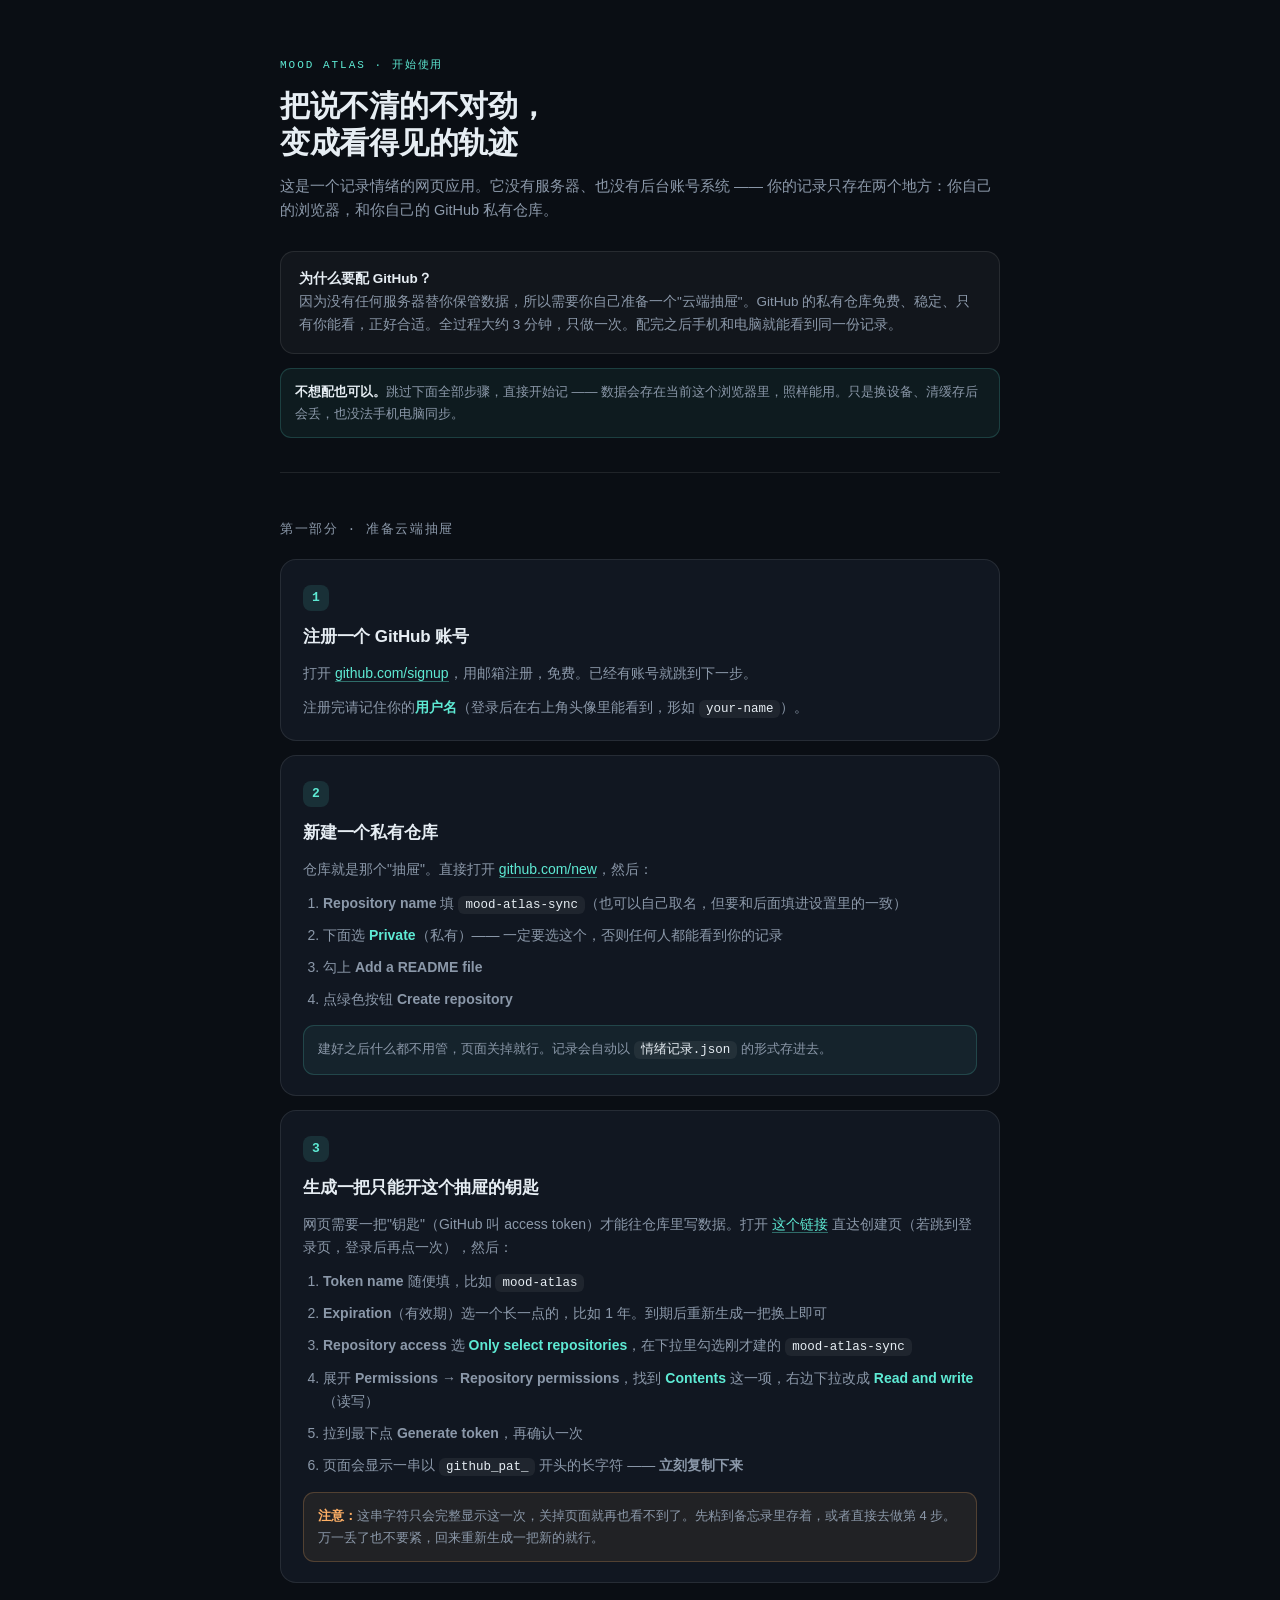
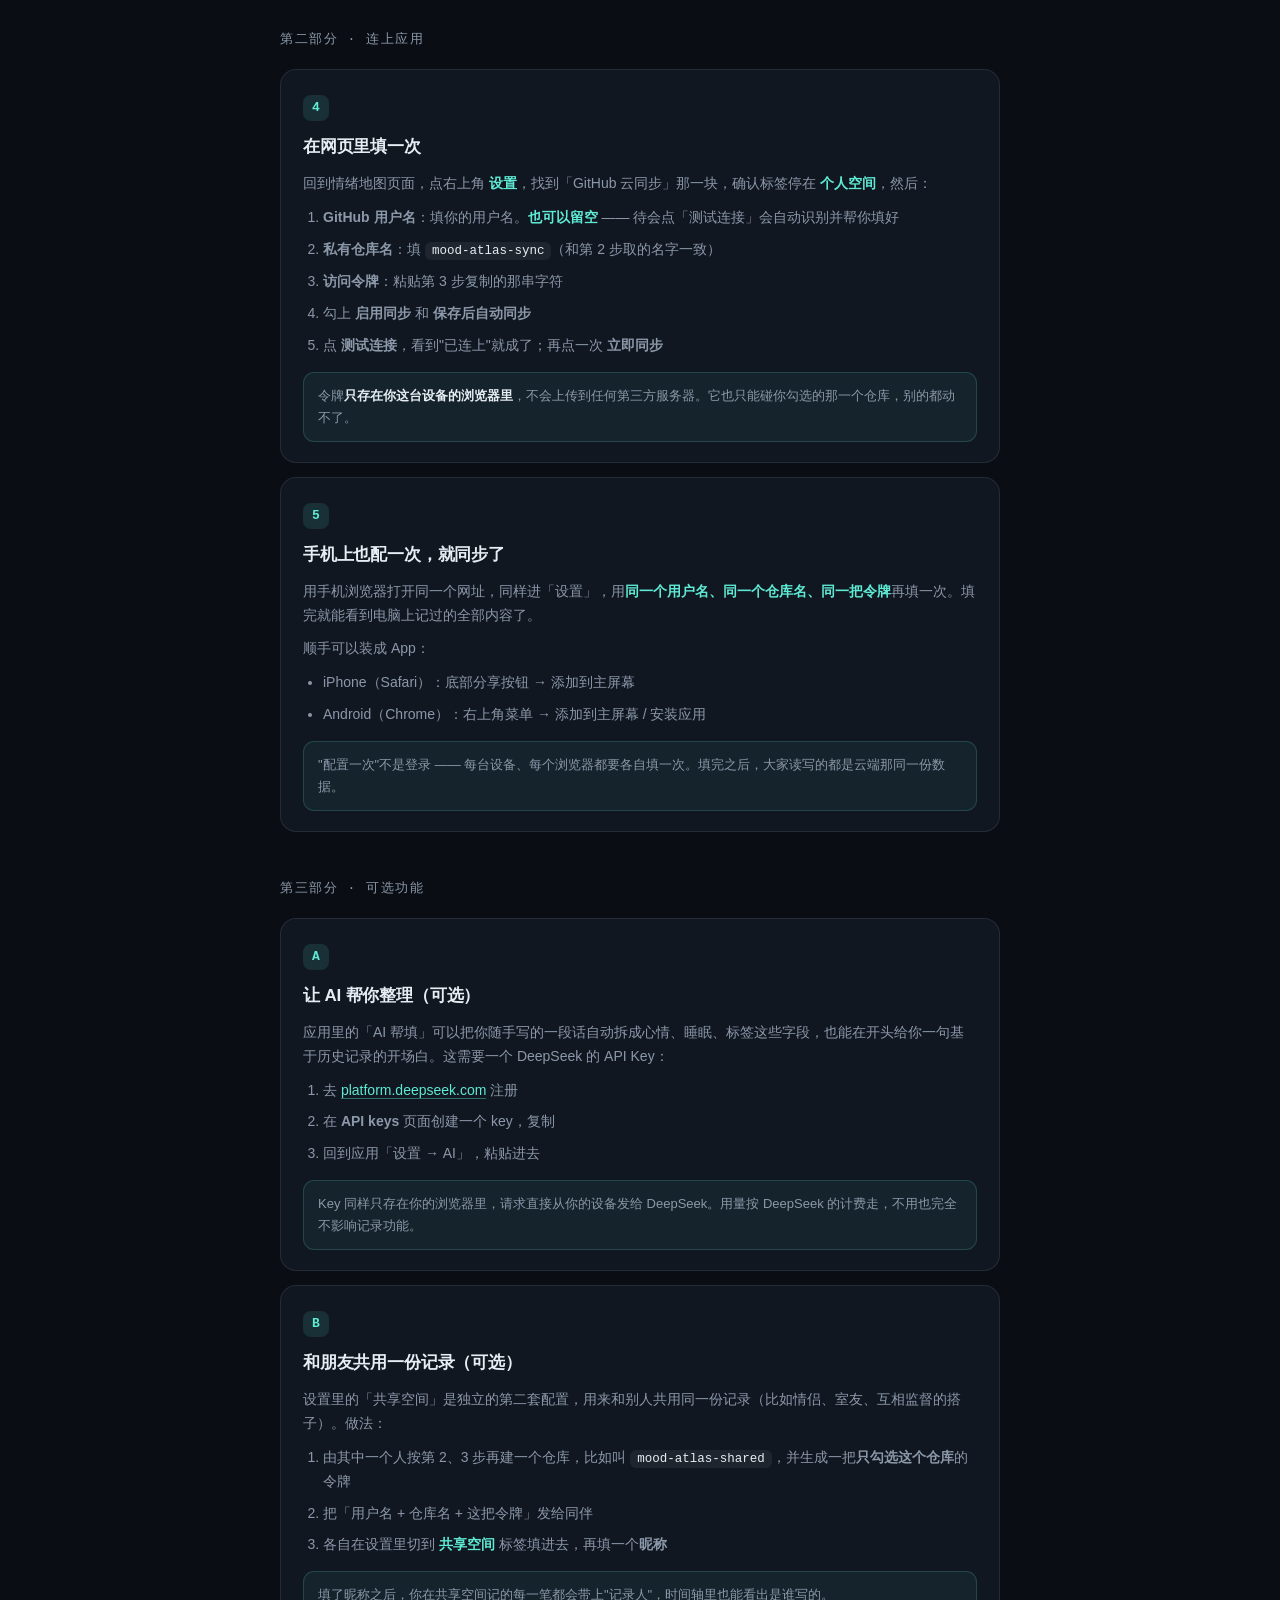
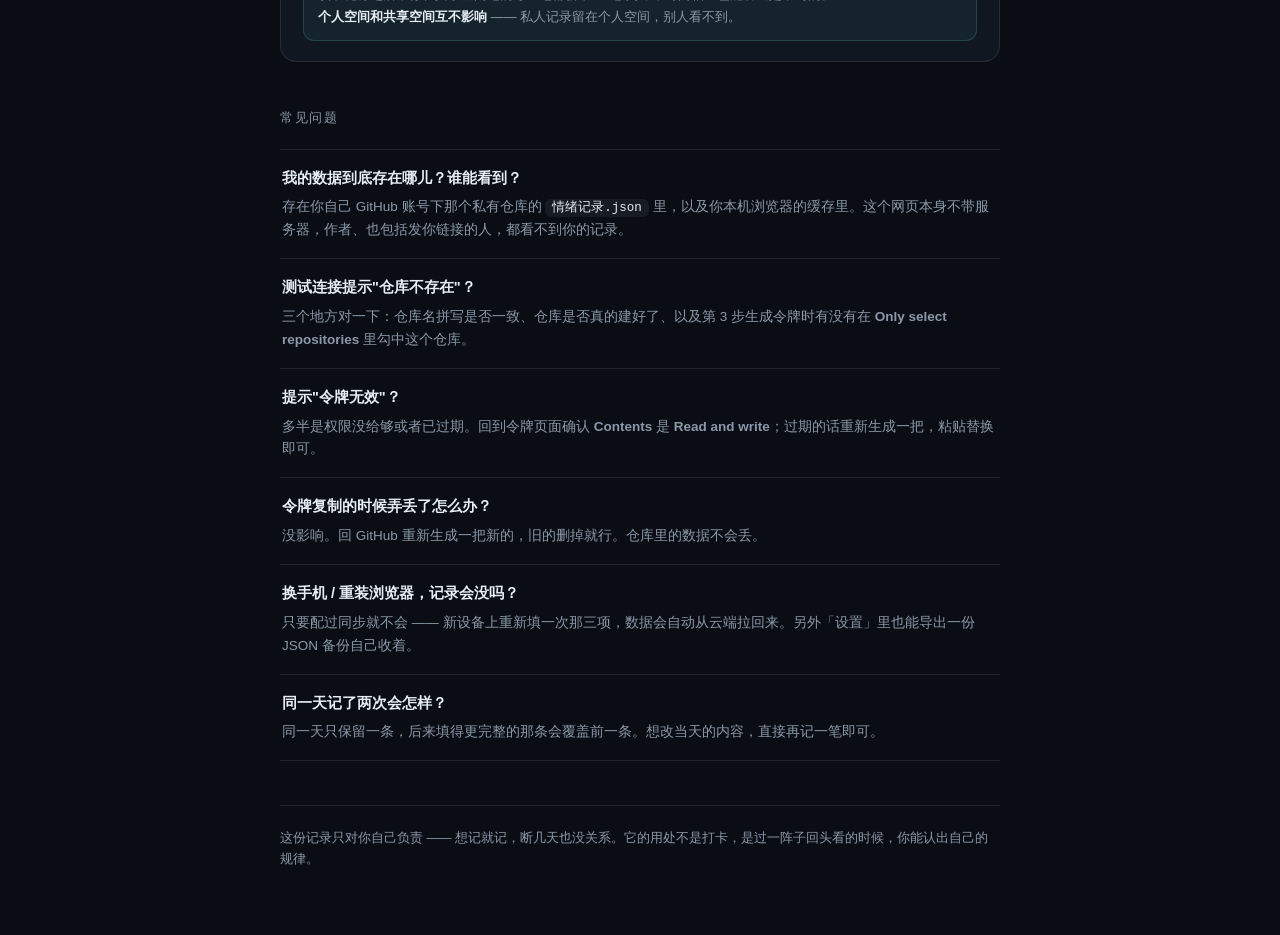
==== deploy/guide.html @ 01f02950 "fix: 修复 SW 缓存 + 更新部署文件" ====
<!DOCTYPE html>
<html lang="zh-CN">
<head>
<meta charset="utf-8">
<meta name="viewport" content="width=device-width,initial-scale=1,viewport-fit=cover">
<title>开始使用 · 情绪地图</title>
<style>
:root{
  --bg:#0a0e14; --bg-2:#111721; --ink:#e6edf3; --ink-dim:#8b98a9;
  --accent:#5eead4; --brd:rgba(255,255,255,.09); --glass:rgba(255,255,255,.035);
  --font:-apple-system,BlinkMacSystemFont,"Segoe UI","PingFang SC","Hiragino Sans GB","Microsoft YaHei",sans-serif;
  --mono:ui-monospace,SFMono-Regular,Menlo,Consolas,"Liberation Mono",monospace;
}
*{box-sizing:border-box}
body{
  margin:0;background:var(--bg);color:var(--ink);font-family:var(--font);
  line-height:1.7;-webkit-font-smoothing:antialiased;
  padding:0 20px calc(64px + env(safe-area-inset-bottom));
}
.wrap{max-width:720px;margin:0 auto}
header{padding:56px 0 34px;border-bottom:1px solid var(--brd)}
.kicker{font-family:var(--mono);font-size:11px;letter-spacing:.18em;text-transform:uppercase;color:var(--accent);margin:0 0 12px}
h1{font-size:30px;line-height:1.25;margin:0 0 12px;font-weight:600;letter-spacing:-.01em}
.lede{color:var(--ink-dim);font-size:14.5px;margin:0}
.tldr{
  margin:28px 0 0;padding:16px 18px;border-radius:14px;
  background:var(--glass);border:1px solid var(--brd);font-size:13.5px;color:var(--ink-dim)
}
.tldr b{color:var(--ink);font-weight:600}
h2{font-size:13px;font-family:var(--mono);letter-spacing:.12em;text-transform:uppercase;color:var(--ink-dim);margin:46px 0 18px;font-weight:500}
.step{position:relative;padding:22px 22px 20px 22px;margin:0 0 14px;border-radius:16px;background:var(--bg-2);border:1px solid var(--brd)}
.step-n{
  display:inline-flex;align-items:center;justify-content:center;width:26px;height:26px;border-radius:8px;
  background:rgba(94,234,212,.12);color:var(--accent);font-family:var(--mono);font-size:13px;font-weight:600;
  margin-bottom:12px
}
.step h3{margin:0 0 10px;font-size:17px;font-weight:600;letter-spacing:-.01em}
.step p{margin:0 0 10px;font-size:14px;color:var(--ink-dim)}
.step p:last-child{margin-bottom:0}
ol.sub,ul.sub{margin:10px 0 0;padding-left:20px;font-size:14px;color:var(--ink-dim)}
ol.sub li,ul.sub li{margin:0 0 8px}
ol.sub li:last-child,ul.sub li:last-child{margin-bottom:0}
code{font-family:var(--mono);font-size:12.5px;background:rgba(255,255,255,.06);color:var(--ink);padding:2px 7px;border-radius:6px;word-break:break-all}
.k{color:var(--accent);font-weight:600}
a{color:var(--accent);text-decoration:none;border-bottom:1px solid rgba(94,234,212,.4)}
a:hover{border-bottom-color:var(--accent)}
.note{
  margin:14px 0 0;padding:12px 14px;border-radius:11px;font-size:13px;
  background:rgba(94,234,212,.06);border:1px solid rgba(94,234,212,.18);color:var(--ink-dim)
}
.note b{color:var(--ink)}
.warn{background:rgba(255,176,102,.07);border-color:rgba(255,176,102,.22)}
.warn b{color:#ffb066}
.faq{border-top:1px solid var(--brd);padding:16px 2px}
.faq:last-of-type{border-bottom:1px solid var(--brd)}
.faq .q{font-size:14.5px;font-weight:600;margin:0 0 6px}
.faq .a{font-size:13.5px;color:var(--ink-dim);margin:0}
footer{margin:44px 0 0;padding-top:22px;border-top:1px solid var(--brd);font-size:12.5px;color:var(--ink-dim)}
@media (max-width:560px){
  header{padding:38px 0 26px}
  h1{font-size:25px}
  body{padding:0 16px 56px}
  .step{padding:18px}
}
</style>
</head>
<body>
<div class="wrap">

<header>
  <p class="kicker">Mood Atlas · 开始使用</p>
  <h1>把说不清的不对劲，<br>变成看得见的轨迹</h1>
  <p class="lede">这是一个记录情绪的网页应用。它没有服务器、也没有后台账号系统 —— 你的记录只存在两个地方：你自己的浏览器，和你自己的 GitHub 私有仓库。</p>
  <div class="tldr">
    <b>为什么要配 GitHub？</b><br>
    因为没有任何服务器替你保管数据，所以需要你自己准备一个"云端抽屉"。GitHub 的私有仓库免费、稳定、只有你能看，正好合适。全过程大约 3 分钟，只做一次。配完之后手机和电脑就能看到同一份记录。
  </div>
  <div class="note">
    <b>不想配也可以。</b>跳过下面全部步骤，直接开始记 —— 数据会存在当前这个浏览器里，照样能用。只是换设备、清缓存后会丢，也没法手机电脑同步。
  </div>
</header>

<h2>第一部分 · 准备云端抽屉</h2>

<div class="step">
  <div class="step-n">1</div>
  <h3>注册一个 GitHub 账号</h3>
  <p>打开 <a href="https://github.com/signup" target="_blank" rel="noopener">github.com/signup</a>，用邮箱注册，免费。已经有账号就跳到下一步。</p>
  <p>注册完请记住你的<span class="k">用户名</span>（登录后在右上角头像里能看到，形如 <code>your-name</code>）。</p>
</div>

<div class="step">
  <div class="step-n">2</div>
  <h3>新建一个私有仓库</h3>
  <p>仓库就是那个"抽屉"。直接打开 <a href="https://github.com/new" target="_blank" rel="noopener">github.com/new</a>，然后：</p>
  <ol class="sub">
    <li><b>Repository name</b> 填 <code>mood-atlas-sync</code>（也可以自己取名，但要和后面填进设置里的一致）</li>
    <li>下面选 <span class="k">Private</span>（私有）—— 一定要选这个，否则任何人都能看到你的记录</li>
    <li>勾上 <b>Add a README file</b></li>
    <li>点绿色按钮 <b>Create repository</b></li>
  </ol>
  <div class="note">建好之后什么都不用管，页面关掉就行。记录会自动以 <code>情绪记录.json</code> 的形式存进去。</div>
</div>

<div class="step">
  <div class="step-n">3</div>
  <h3>生成一把只能开这个抽屉的钥匙</h3>
  <p>网页需要一把"钥匙"（GitHub 叫 access token）才能往仓库里写数据。打开 <a href="https://github.com/settings/personal-access-tokens/new" target="_blank" rel="noopener">这个链接</a> 直达创建页（若跳到登录页，登录后再点一次），然后：</p>
  <ol class="sub">
    <li><b>Token name</b> 随便填，比如 <code>mood-atlas</code></li>
    <li><b>Expiration</b>（有效期）选一个长一点的，比如 1 年。到期后重新生成一把换上即可</li>
    <li><b>Repository access</b> 选 <span class="k">Only select repositories</span>，在下拉里勾选刚才建的 <code>mood-atlas-sync</code></li>
    <li>展开 <b>Permissions → Repository permissions</b>，找到 <span class="k">Contents</span> 这一项，右边下拉改成 <span class="k">Read and write</span>（读写）</li>
    <li>拉到最下点 <b>Generate token</b>，再确认一次</li>
    <li>页面会显示一串以 <code>github_pat_</code> 开头的长字符 —— <b>立刻复制下来</b></li>
  </ol>
  <div class="note warn"><b>注意：</b>这串字符只会完整显示这一次，关掉页面就再也看不到了。先粘到备忘录里存着，或者直接去做第 4 步。万一丢了也不要紧，回来重新生成一把新的就行。</div>
</div>

<h2>第二部分 · 连上应用</h2>

<div class="step">
  <div class="step-n">4</div>
  <h3>在网页里填一次</h3>
  <p>回到情绪地图页面，点右上角 <span class="k">设置</span>，找到「GitHub 云同步」那一块，确认标签停在 <span class="k">个人空间</span>，然后：</p>
  <ol class="sub">
    <li><b>GitHub 用户名</b>：填你的用户名。<span class="k">也可以留空</span> —— 待会点「测试连接」会自动识别并帮你填好</li>
    <li><b>私有仓库名</b>：填 <code>mood-atlas-sync</code>（和第 2 步取的名字一致）</li>
    <li><b>访问令牌</b>：粘贴第 3 步复制的那串字符</li>
    <li>勾上 <b>启用同步</b> 和 <b>保存后自动同步</b></li>
    <li>点 <b>测试连接</b>，看到"已连上"就成了；再点一次 <b>立即同步</b></li>
  </ol>
  <div class="note">令牌<b>只存在你这台设备的浏览器里</b>，不会上传到任何第三方服务器。它也只能碰你勾选的那一个仓库，别的都动不了。</div>
</div>

<div class="step">
  <div class="step-n">5</div>
  <h3>手机上也配一次，就同步了</h3>
  <p>用手机浏览器打开同一个网址，同样进「设置」，用<span class="k">同一个用户名、同一个仓库名、同一把令牌</span>再填一次。填完就能看到电脑上记过的全部内容了。</p>
  <p>顺手可以装成 App：</p>
  <ul class="sub">
    <li>iPhone（Safari）：底部分享按钮 → 添加到主屏幕</li>
    <li>Android（Chrome）：右上角菜单 → 添加到主屏幕 / 安装应用</li>
  </ul>
  <div class="note">"配置一次"不是登录 —— 每台设备、每个浏览器都要各自填一次。填完之后，大家读写的都是云端那同一份数据。</div>
</div>

<h2>第三部分 · 可选功能</h2>

<div class="step">
  <div class="step-n">A</div>
  <h3>让 AI 帮你整理（可选）</h3>
  <p>应用里的「AI 帮填」可以把你随手写的一段话自动拆成心情、睡眠、标签这些字段，也能在开头给你一句基于历史记录的开场白。这需要一个 DeepSeek 的 API Key：</p>
  <ol class="sub">
    <li>去 <a href="https://platform.deepseek.com/" target="_blank" rel="noopener">platform.deepseek.com</a> 注册</li>
    <li>在 <b>API keys</b> 页面创建一个 key，复制</li>
    <li>回到应用「设置 → AI」，粘贴进去</li>
  </ol>
  <div class="note">Key 同样只存在你的浏览器里，请求直接从你的设备发给 DeepSeek。用量按 DeepSeek 的计费走，不用也完全不影响记录功能。</div>
</div>

<div class="step">
  <div class="step-n">B</div>
  <h3>和朋友共用一份记录（可选）</h3>
  <p>设置里的「共享空间」是独立的第二套配置，用来和别人共用同一份记录（比如情侣、室友、互相监督的搭子）。做法：</p>
  <ol class="sub">
    <li>由其中一个人按第 2、3 步再建一个仓库，比如叫 <code>mood-atlas-shared</code>，并生成一把<b>只勾选这个仓库</b>的令牌</li>
    <li>把「用户名 + 仓库名 + 这把令牌」发给同伴</li>
    <li>各自在设置里切到 <span class="k">共享空间</span> 标签填进去，再填一个<b>昵称</b></li>
  </ol>
  <div class="note">填了昵称之后，你在共享空间记的每一笔都会带上"记录人"，时间轴里也能看出是谁写的。<br><b>个人空间和共享空间互不影响</b> —— 私人记录留在个人空间，别人看不到。</div>
</div>

<h2>常见问题</h2>

<div class="faq">
  <p class="q">我的数据到底存在哪儿？谁能看到？</p>
  <p class="a">存在你自己 GitHub 账号下那个私有仓库的 <code>情绪记录.json</code> 里，以及你本机浏览器的缓存里。这个网页本身不带服务器，作者、也包括发你链接的人，都看不到你的记录。</p>
</div>
<div class="faq">
  <p class="q">测试连接提示"仓库不存在"？</p>
  <p class="a">三个地方对一下：仓库名拼写是否一致、仓库是否真的建好了、以及第 3 步生成令牌时有没有在 <b>Only select repositories</b> 里勾中这个仓库。</p>
</div>
<div class="faq">
  <p class="q">提示"令牌无效"？</p>
  <p class="a">多半是权限没给够或者已过期。回到令牌页面确认 <b>Contents</b> 是 <b>Read and write</b>；过期的话重新生成一把，粘贴替换即可。</p>
</div>
<div class="faq">
  <p class="q">令牌复制的时候弄丢了怎么办？</p>
  <p class="a">没影响。回 GitHub 重新生成一把新的，旧的删掉就行。仓库里的数据不会丢。</p>
</div>
<div class="faq">
  <p class="q">换手机 / 重装浏览器，记录会没吗？</p>
  <p class="a">只要配过同步就不会 —— 新设备上重新填一次那三项，数据会自动从云端拉回来。另外「设置」里也能导出一份 JSON 备份自己收着。</p>
</div>
<div class="faq">
  <p class="q">同一天记了两次会怎样？</p>
  <p class="a">同一天只保留一条，后来填得更完整的那条会覆盖前一条。想改当天的内容，直接再记一笔即可。</p>
</div>

<footer>
  这份记录只对你自己负责 —— 想记就记，断几天也没关系。它的用处不是打卡，是过一阵子回头看的时候，你能认出自己的规律。
</footer>

</div>
</body>
</html>
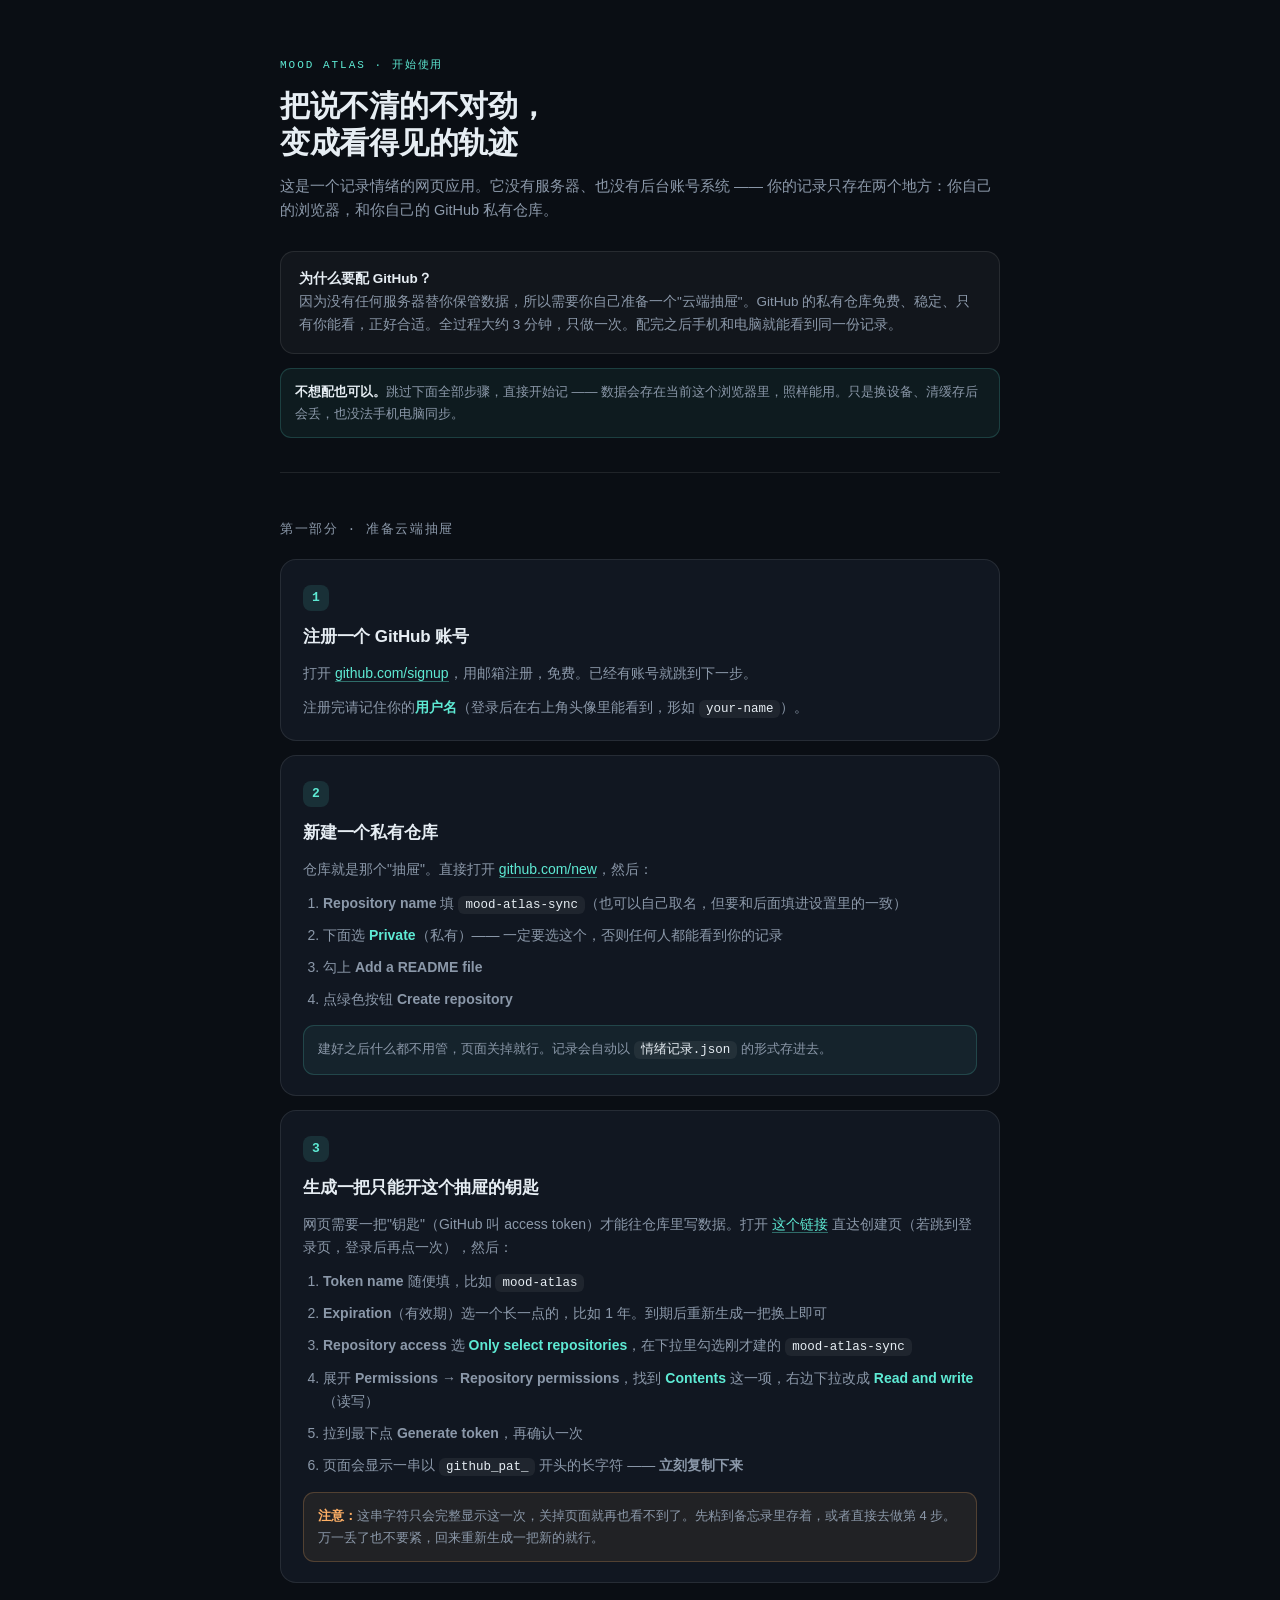
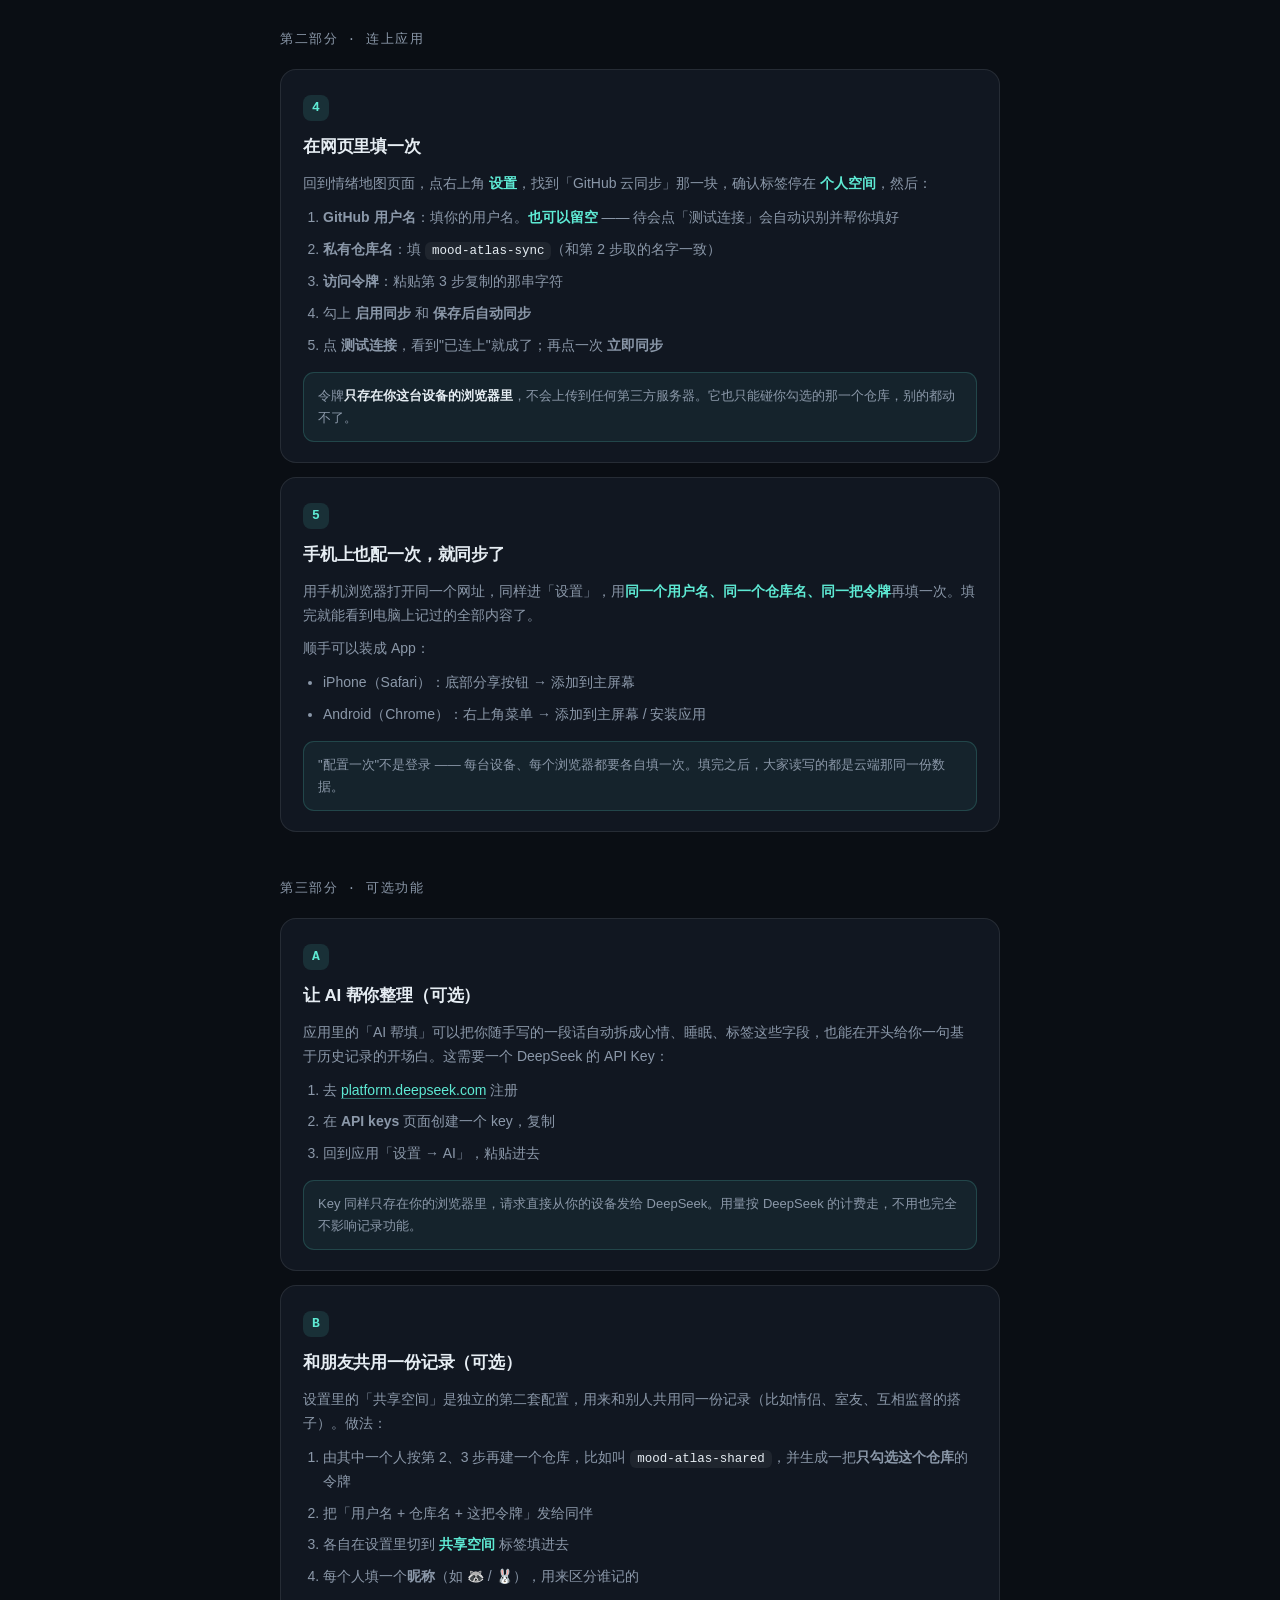
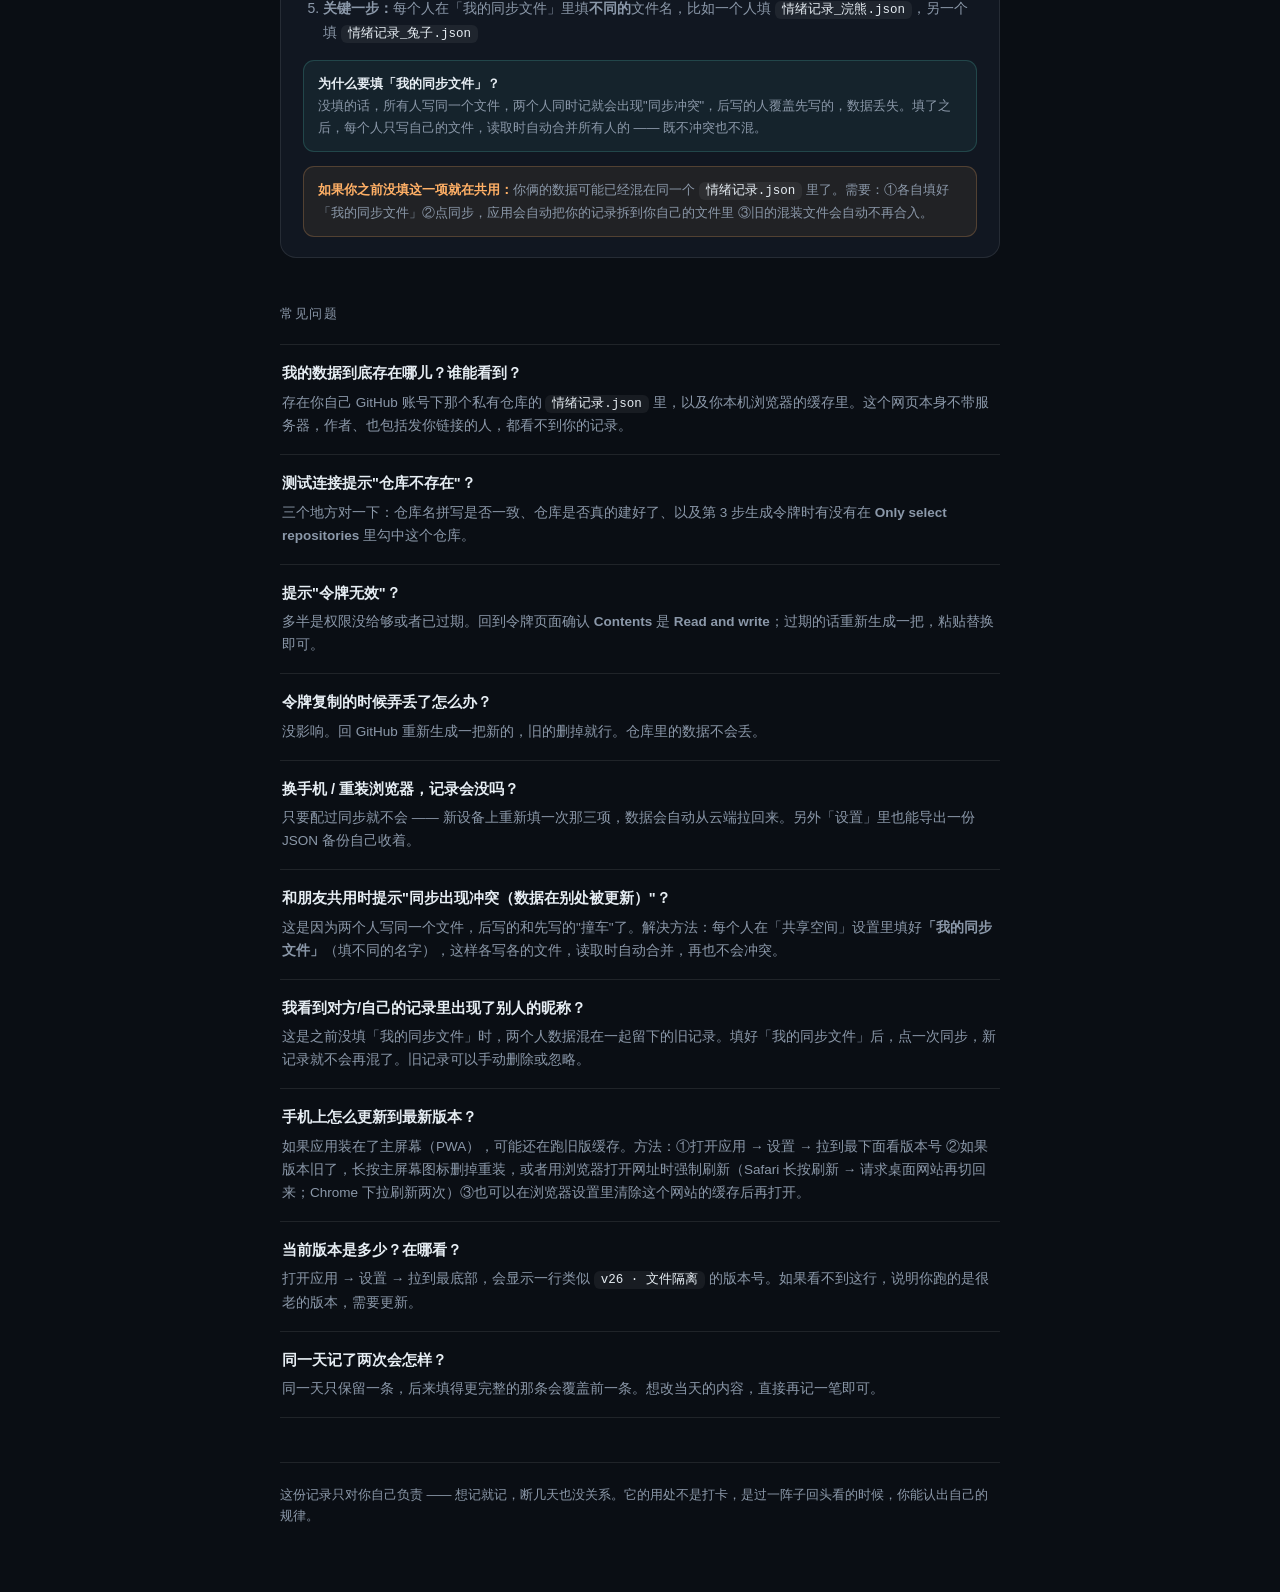
==== commit f68923d1: "更新guide: 添加文件隔离设置说明 + 数据混合FAQ" ====
--- a/deploy/guide.html
+++ b/deploy/guide.html
@@ -166,9 +166,17 @@
   <ol class="sub">
     <li>由其中一个人按第 2、3 步再建一个仓库，比如叫 <code>mood-atlas-shared</code>，并生成一把<b>只勾选这个仓库</b>的令牌</li>
     <li>把「用户名 + 仓库名 + 这把令牌」发给同伴</li>
-    <li>各自在设置里切到 <span class="k">共享空间</span> 标签填进去，再填一个<b>昵称</b></li>
-  </ol>
-  <div class="note">填了昵称之后，你在共享空间记的每一笔都会带上"记录人"，时间轴里也能看出是谁写的。<br><b>个人空间和共享空间互不影响</b> —— 私人记录留在个人空间，别人看不到。</div>
+    <li>各自在设置里切到 <span class="k">共享空间</span> 标签填进去</li>
+    <li>每个人填一个<b>昵称</b>（如 🦝 / 🐰），用来区分谁记的</li>
+    <li><b>关键一步：</b>每个人在「我的同步文件」里填<b>不同的</b>文件名，比如一个人填 <code>情绪记录_浣熊.json</code>，另一个填 <code>情绪记录_兔子.json</code></li>
+  </ol>
+  <div class="note">
+    <b>为什么要填「我的同步文件」？</b><br>
+    没填的话，所有人写同一个文件，两个人同时记就会出现"同步冲突"，后写的人覆盖先写的，数据丢失。填了之后，每个人只写自己的文件，读取时自动合并所有人的 —— 既不冲突也不混。
+  </div>
+  <div class="note warn">
+    <b>如果你之前没填这一项就在共用：</b>你俩的数据可能已经混在同一个 <code>情绪记录.json</code> 里了。需要：①各自填好「我的同步文件」②点同步，应用会自动把你的记录拆到你自己的文件里 ③旧的混装文件会自动不再合入。
+  </div>
 </div>
 
 <h2>常见问题</h2>
@@ -192,6 +200,22 @@
 <div class="faq">
   <p class="q">换手机 / 重装浏览器，记录会没吗？</p>
   <p class="a">只要配过同步就不会 —— 新设备上重新填一次那三项，数据会自动从云端拉回来。另外「设置」里也能导出一份 JSON 备份自己收着。</p>
+</div>
+<div class="faq">
+  <p class="q">和朋友共用时提示"同步出现冲突（数据在别处被更新）"？</p>
+  <p class="a">这是因为两个人写同一个文件，后写的和先写的"撞车"了。解决方法：每个人在「共享空间」设置里填好<b>「我的同步文件」</b>（填不同的名字），这样各写各的文件，读取时自动合并，再也不会冲突。</p>
+</div>
+<div class="faq">
+  <p class="q">我看到对方/自己的记录里出现了别人的昵称？</p>
+  <p class="a">这是之前没填「我的同步文件」时，两个人数据混在一起留下的旧记录。填好「我的同步文件」后，点一次同步，新记录就不会再混了。旧记录可以手动删除或忽略。</p>
+</div>
+<div class="faq">
+  <p class="q">手机上怎么更新到最新版本？</p>
+  <p class="a">如果应用装在了主屏幕（PWA），可能还在跑旧版缓存。方法：①打开应用 → 设置 → 拉到最下面看版本号 ②如果版本旧了，长按主屏幕图标删掉重装，或者用浏览器打开网址时强制刷新（Safari 长按刷新 → 请求桌面网站再切回来；Chrome 下拉刷新两次）③也可以在浏览器设置里清除这个网站的缓存后再打开。</p>
+</div>
+<div class="faq">
+  <p class="q">当前版本是多少？在哪看？</p>
+  <p class="a">打开应用 → 设置 → 拉到最底部，会显示一行类似 <code>v26 · 文件隔离</code> 的版本号。如果看不到这行，说明你跑的是很老的版本，需要更新。</p>
 </div>
 <div class="faq">
   <p class="q">同一天记了两次会怎样？</p>
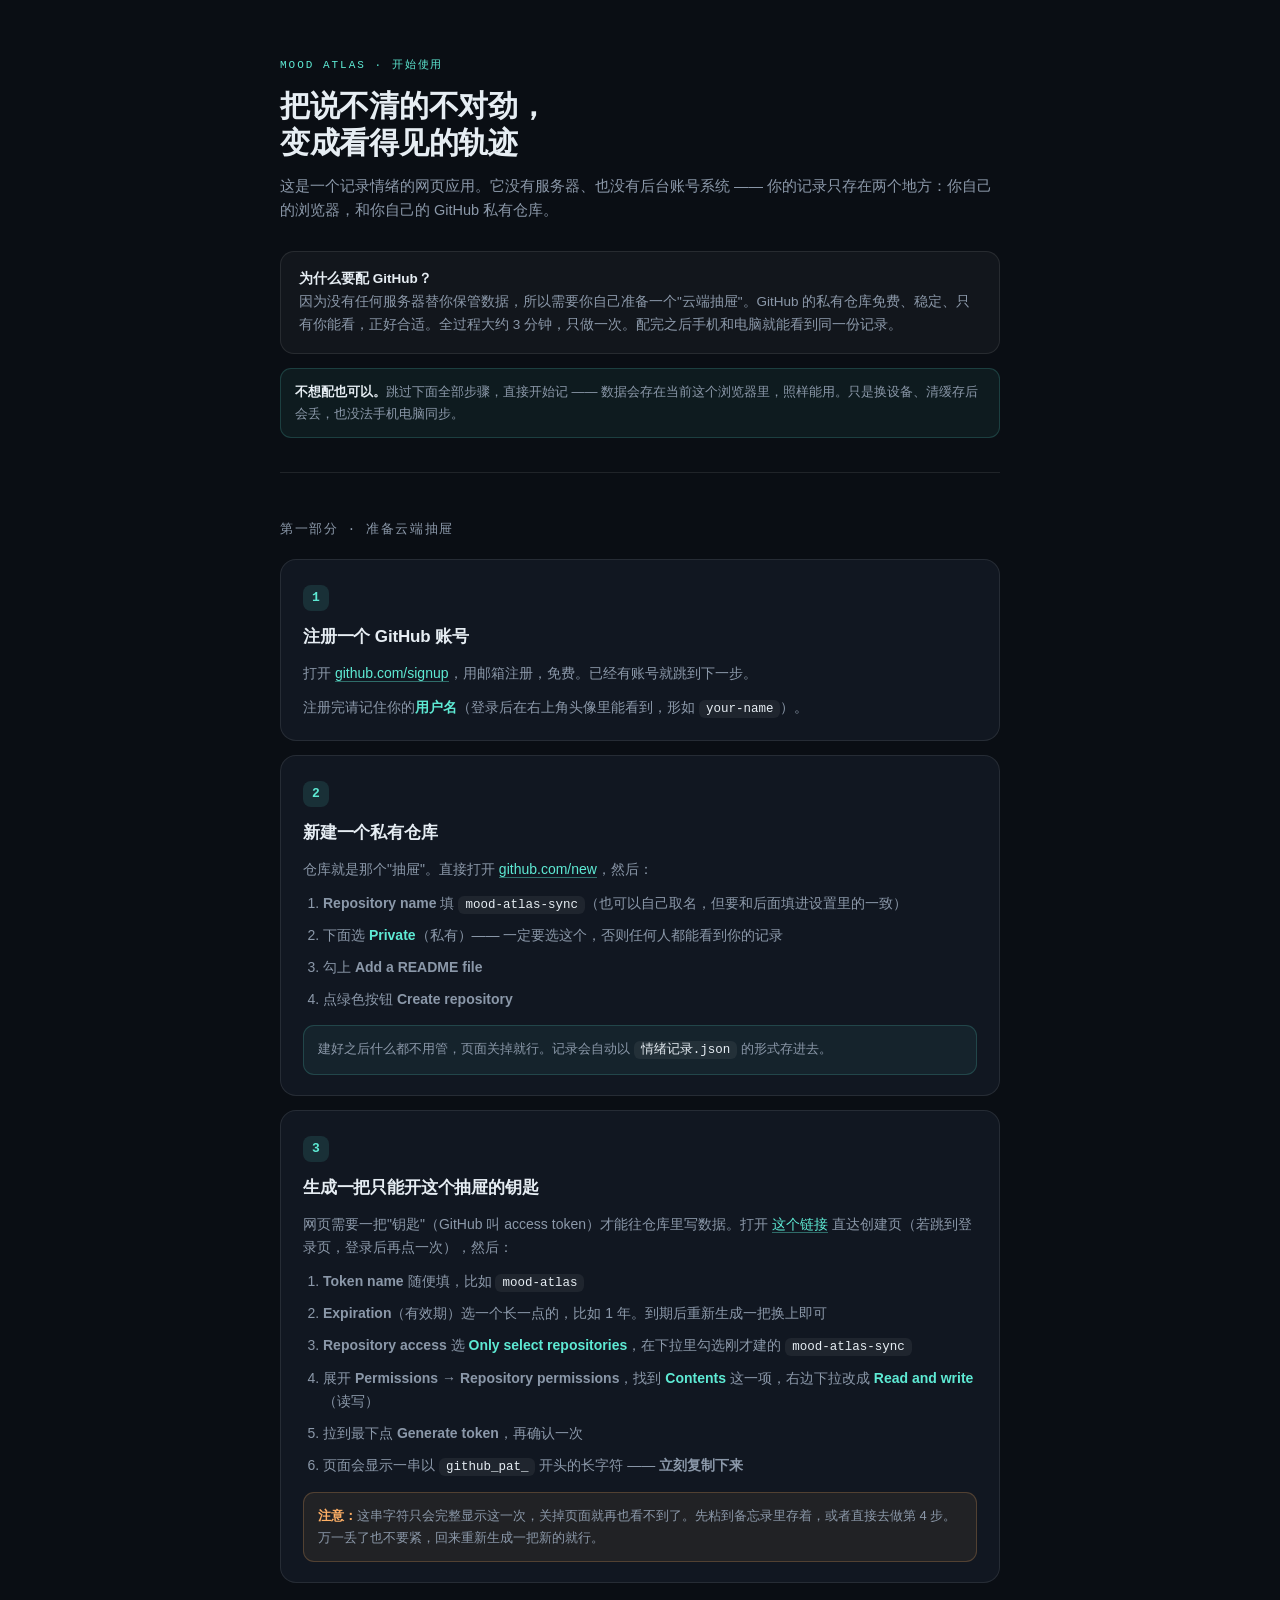
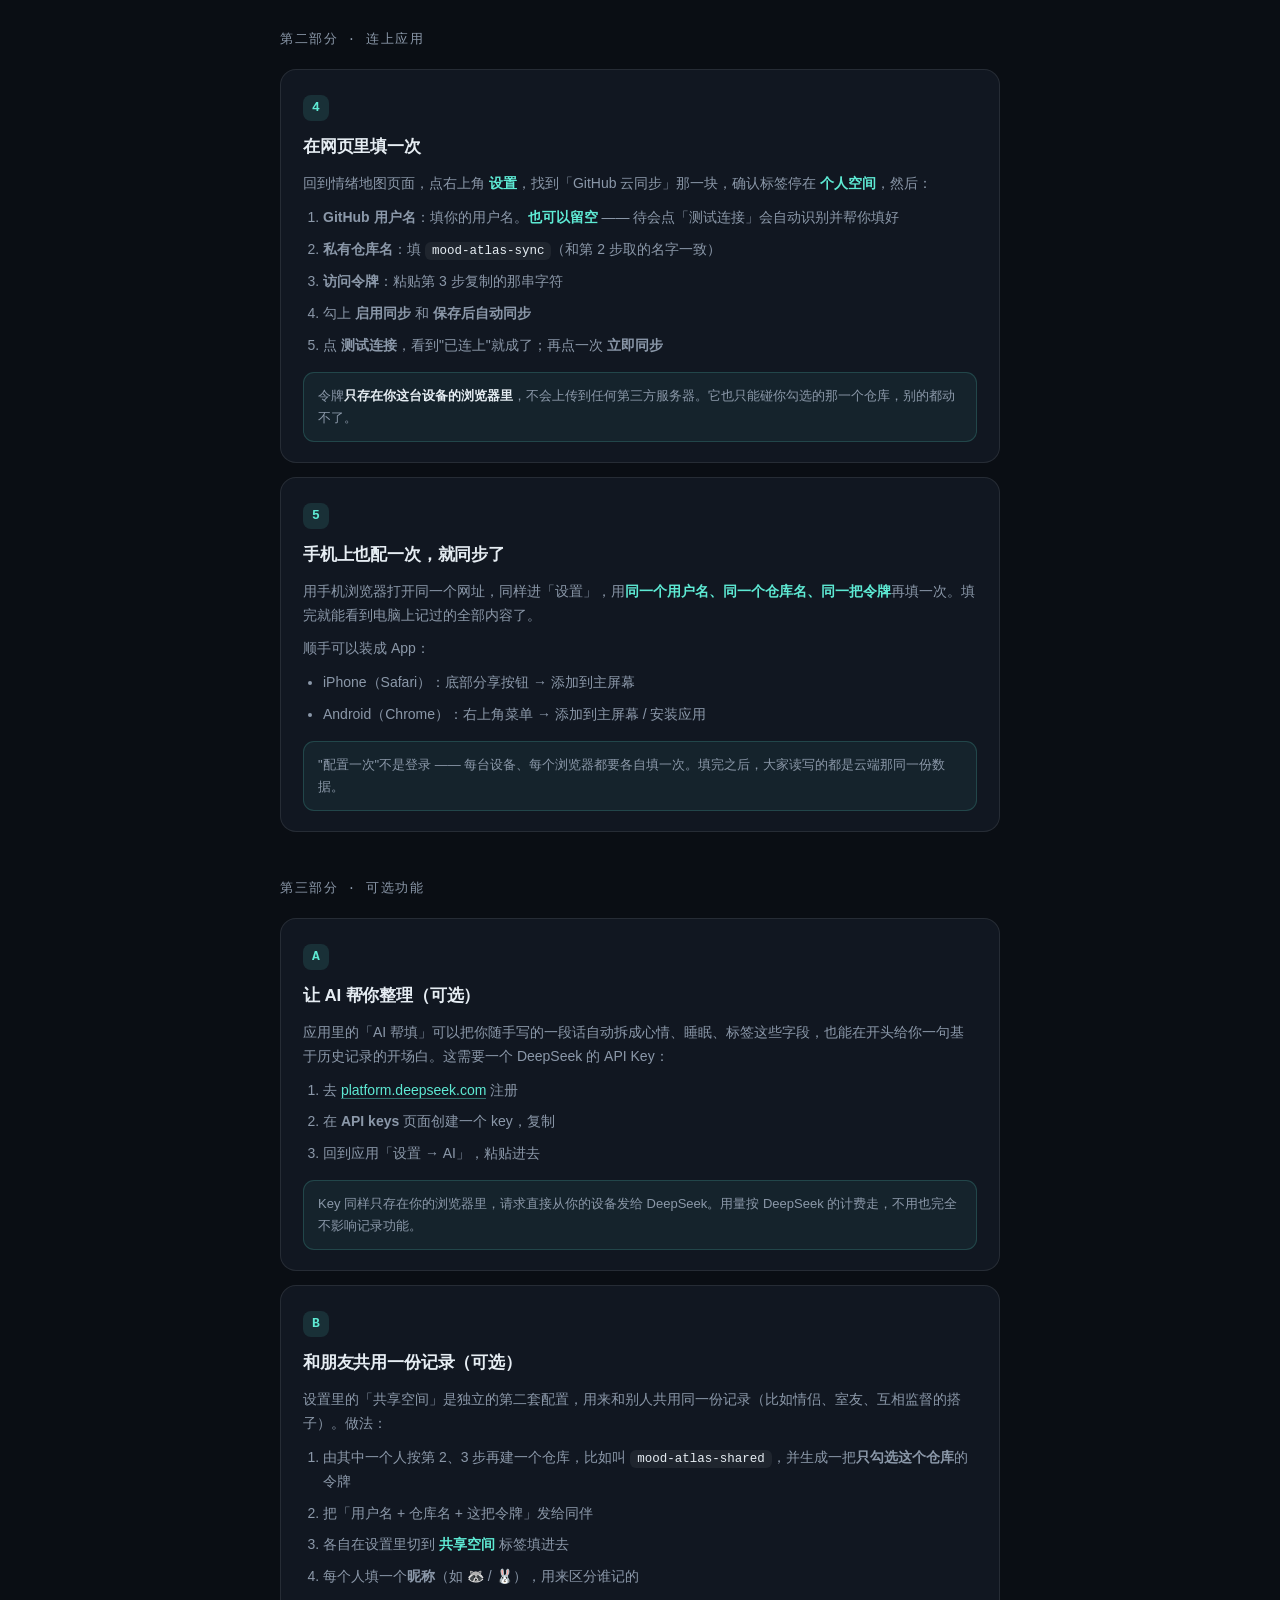
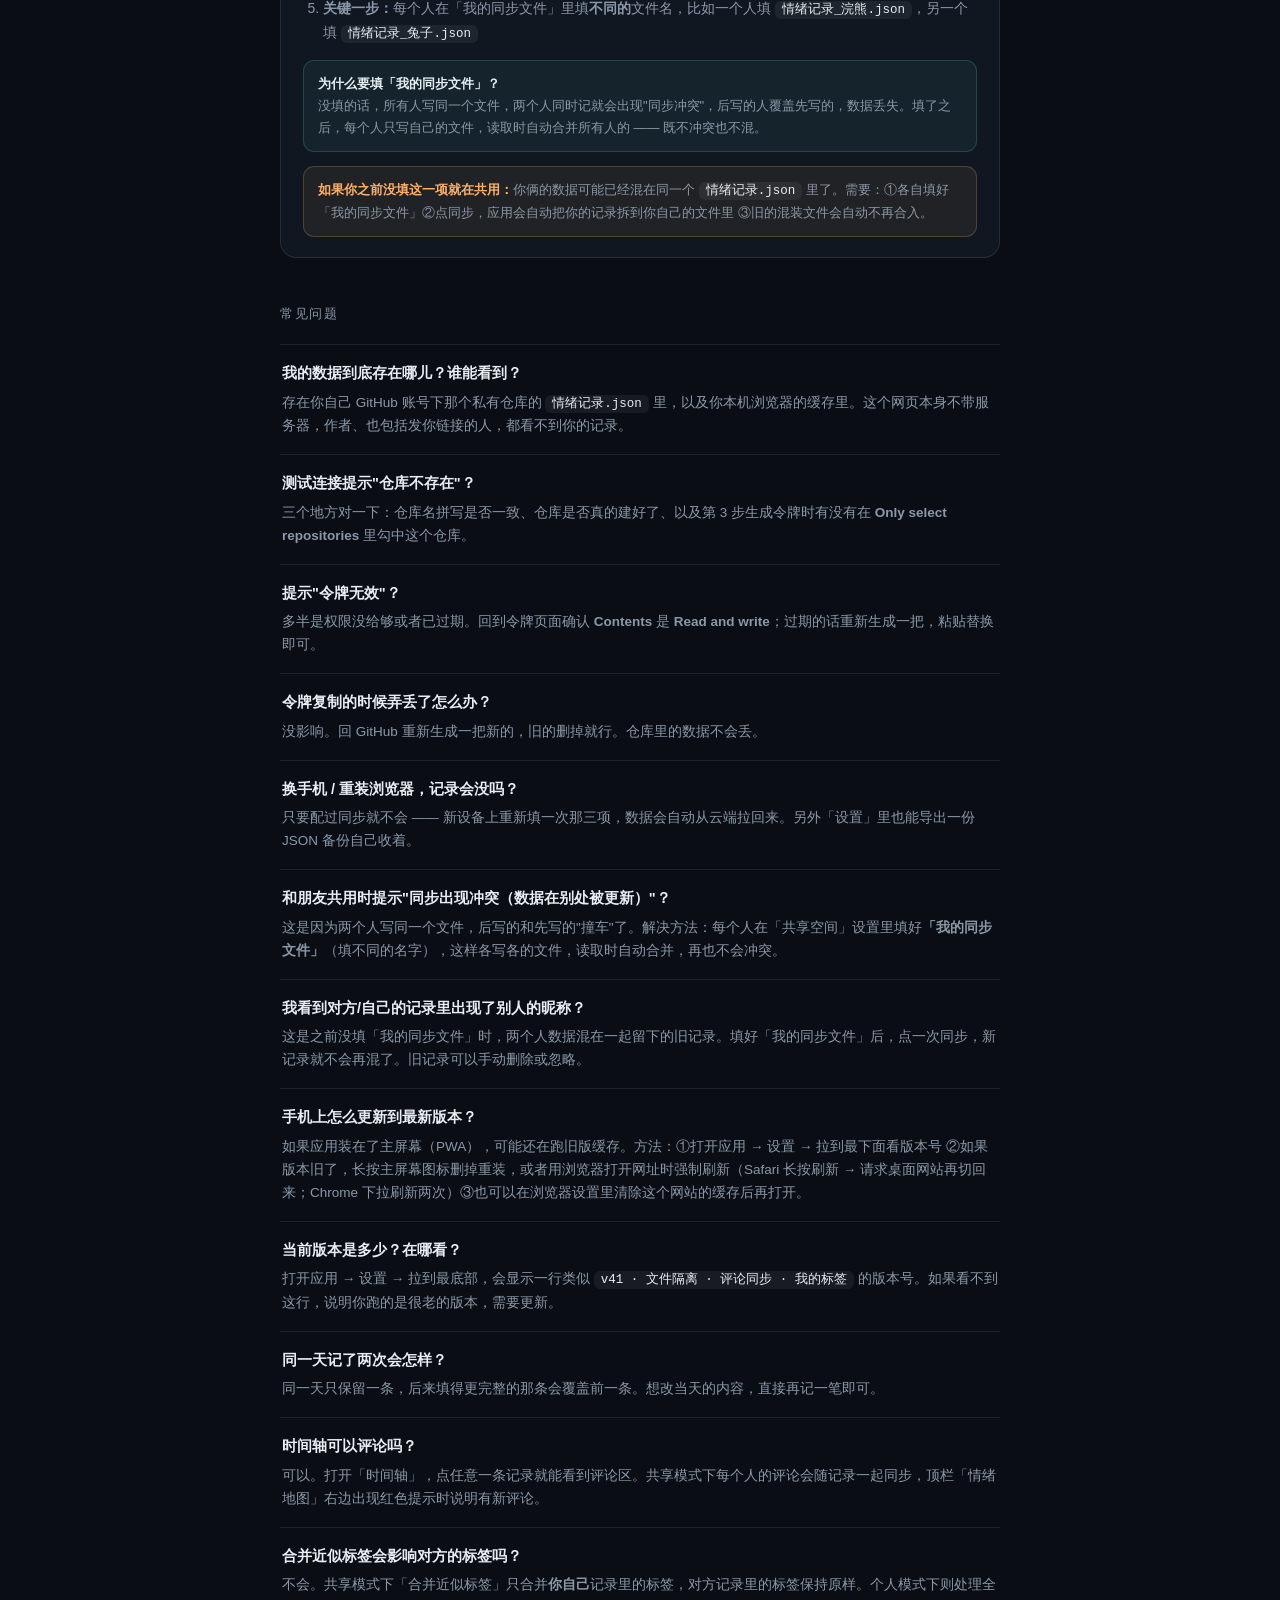
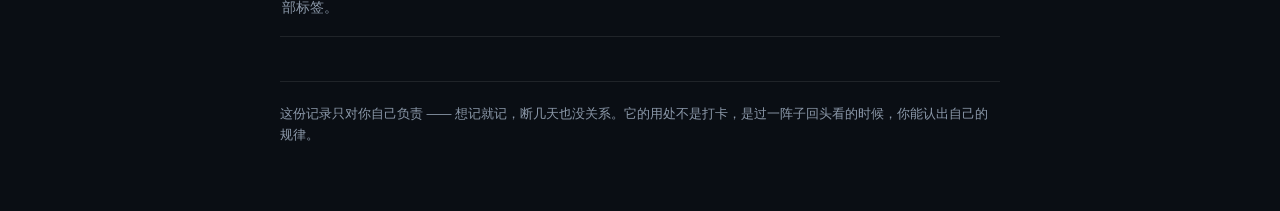
==== commit 59626eee: "v41 更新 guide.html FAQ：版本号、评论、标签合并说明" ====
--- a/deploy/guide.html
+++ b/deploy/guide.html
@@ -215,11 +215,19 @@
 </div>
 <div class="faq">
   <p class="q">当前版本是多少？在哪看？</p>
-  <p class="a">打开应用 → 设置 → 拉到最底部，会显示一行类似 <code>v26 · 文件隔离</code> 的版本号。如果看不到这行，说明你跑的是很老的版本，需要更新。</p>
+  <p class="a">打开应用 → 设置 → 拉到最底部，会显示一行类似 <code>v41 · 文件隔离 · 评论同步 · 我的标签</code> 的版本号。如果看不到这行，说明你跑的是很老的版本，需要更新。</p>
 </div>
 <div class="faq">
   <p class="q">同一天记了两次会怎样？</p>
   <p class="a">同一天只保留一条，后来填得更完整的那条会覆盖前一条。想改当天的内容，直接再记一笔即可。</p>
+</div>
+<div class="faq">
+  <p class="q">时间轴可以评论吗？</p>
+  <p class="a">可以。打开「时间轴」，点任意一条记录就能看到评论区。共享模式下每个人的评论会随记录一起同步，顶栏「情绪地图」右边出现红色提示时说明有新评论。</p>
+</div>
+<div class="faq">
+  <p class="q">合并近似标签会影响对方的标签吗？</p>
+  <p class="a">不会。共享模式下「合并近似标签」只合并<b>你自己</b>记录里的标签，对方记录里的标签保持原样。个人模式下则处理全部标签。</p>
 </div>
 
 <footer>
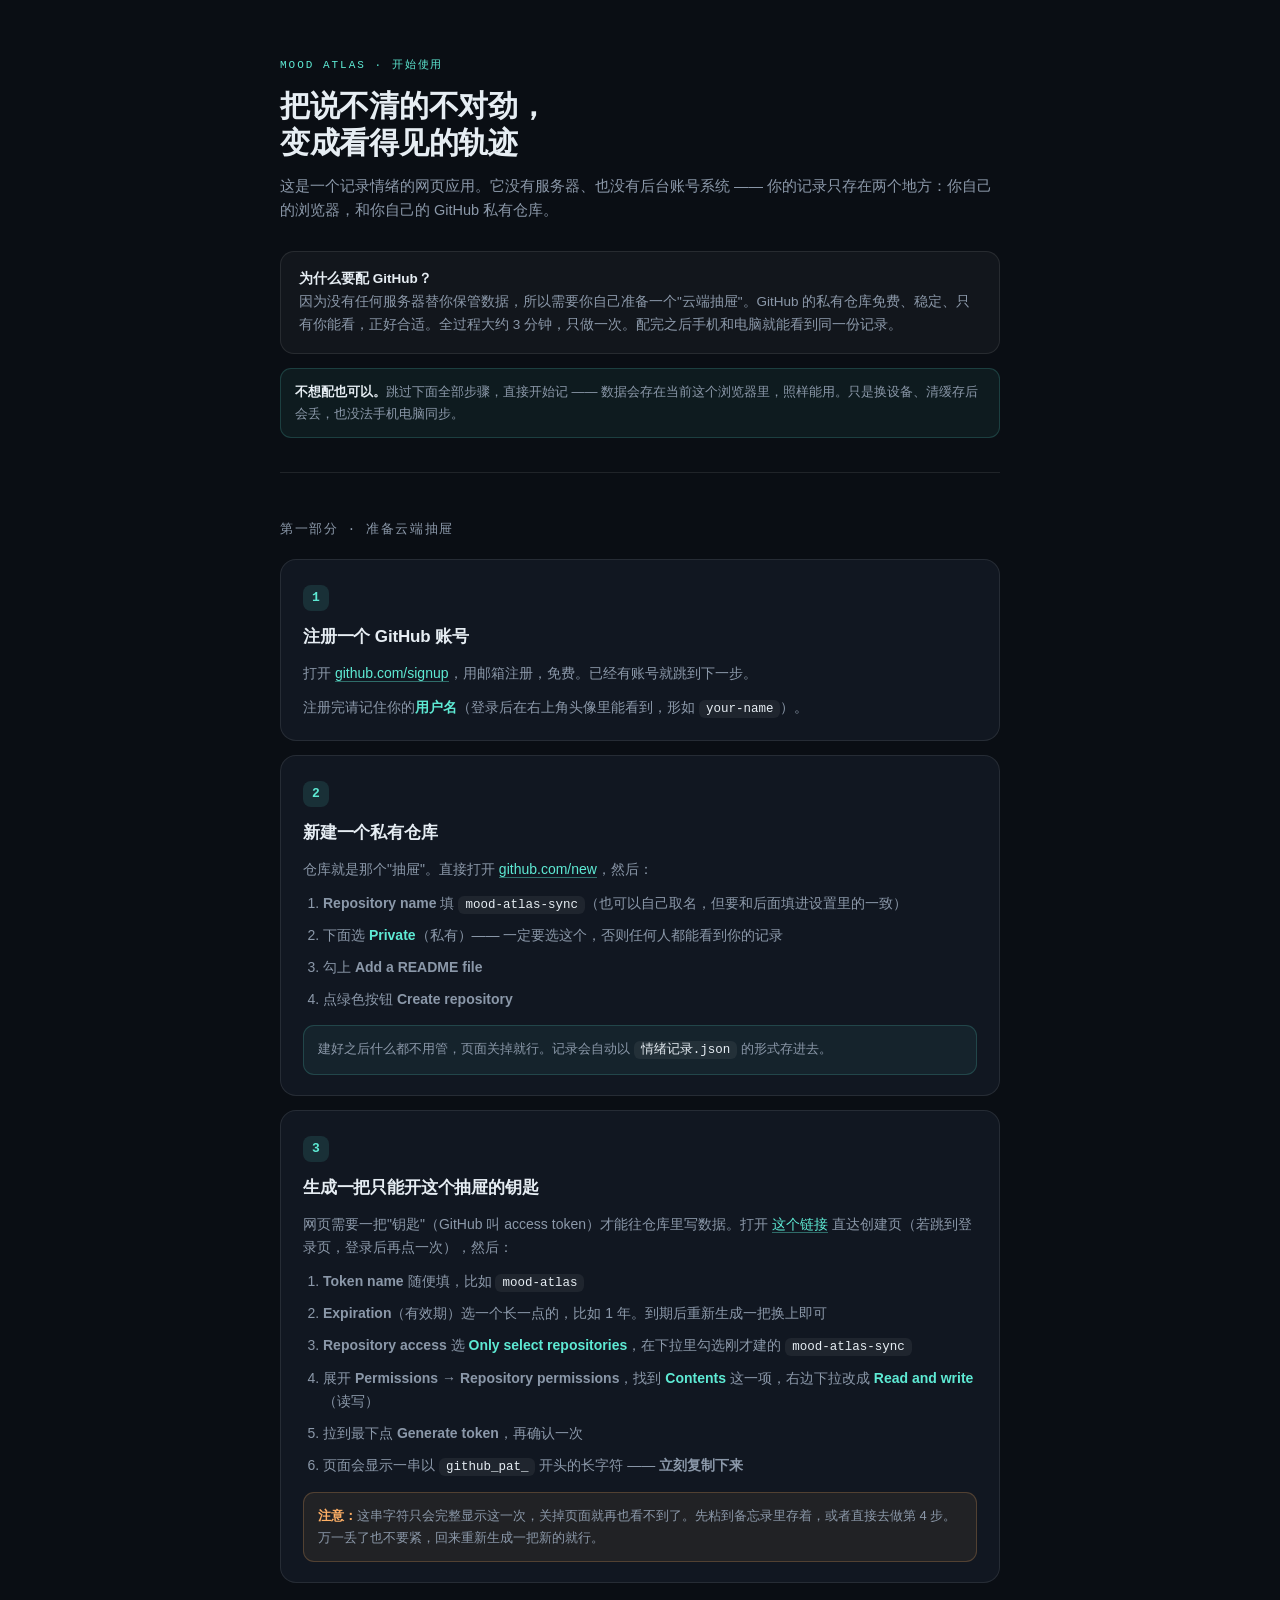
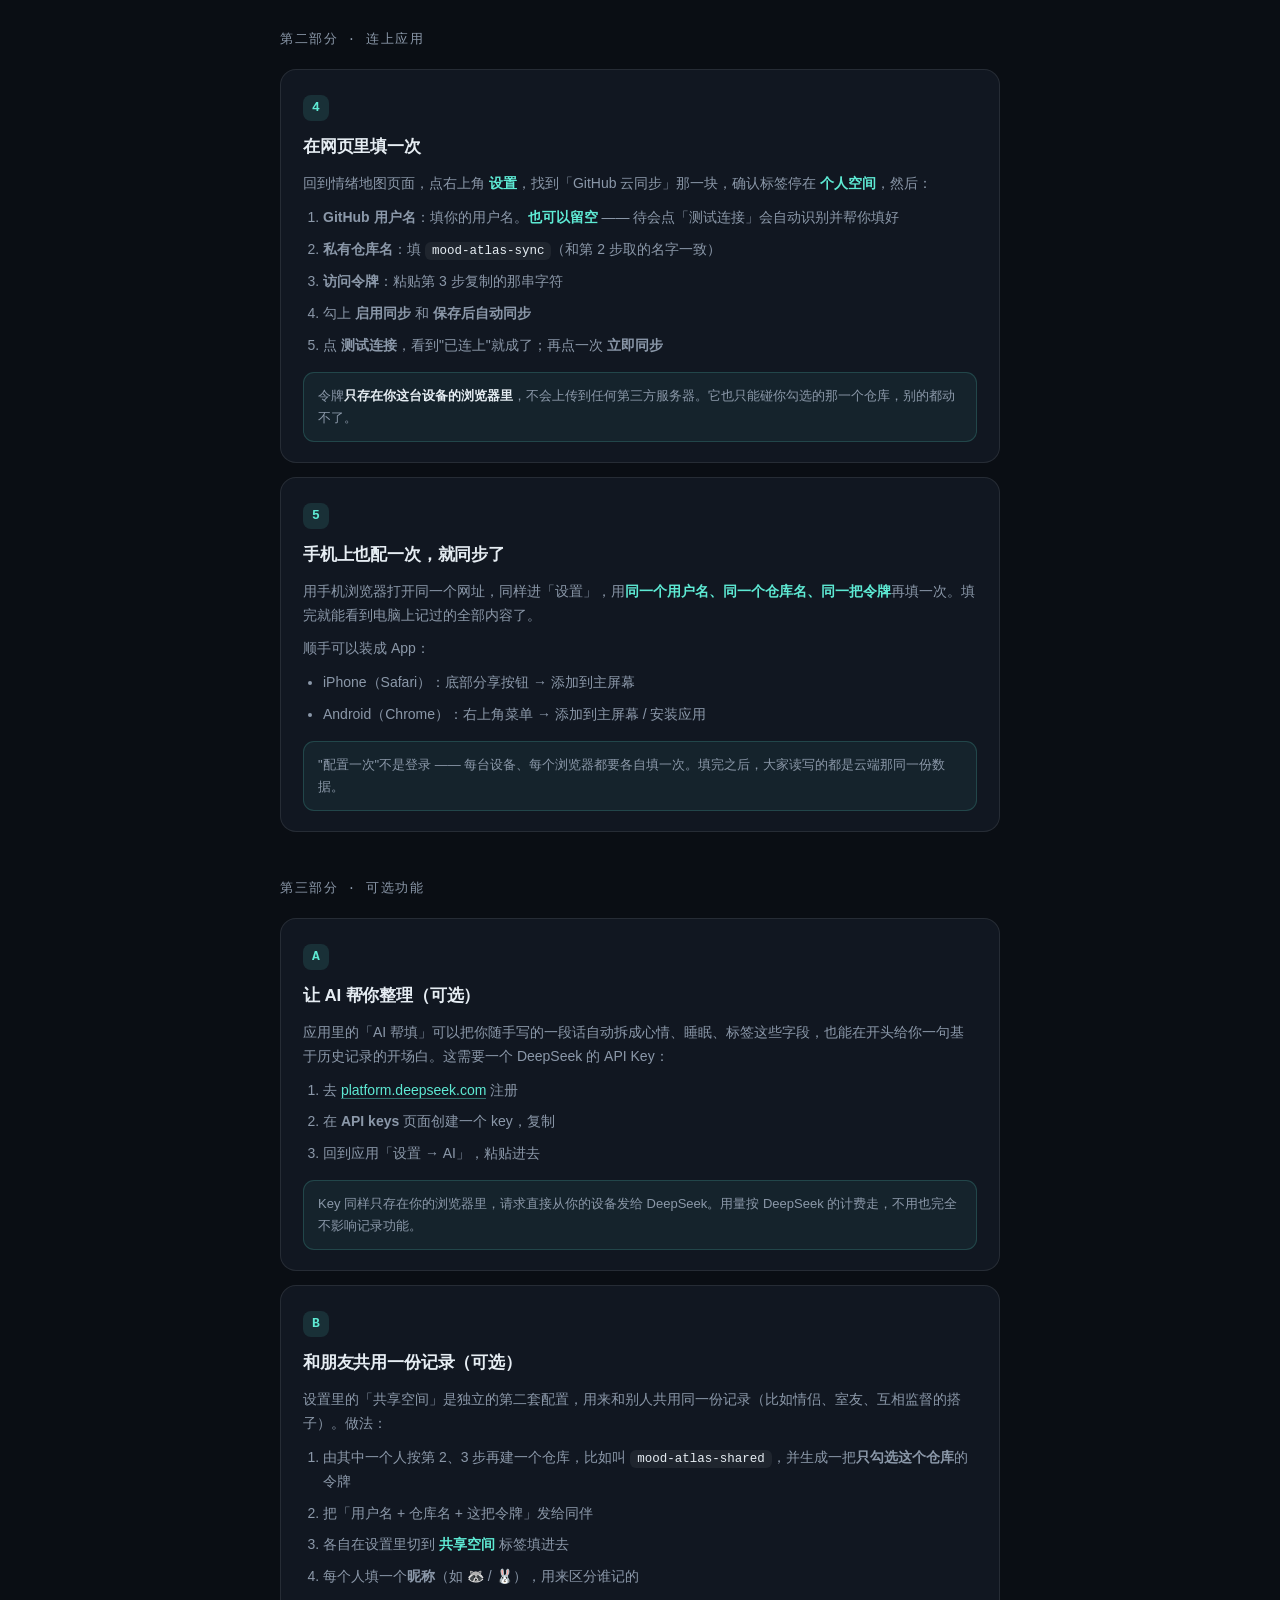
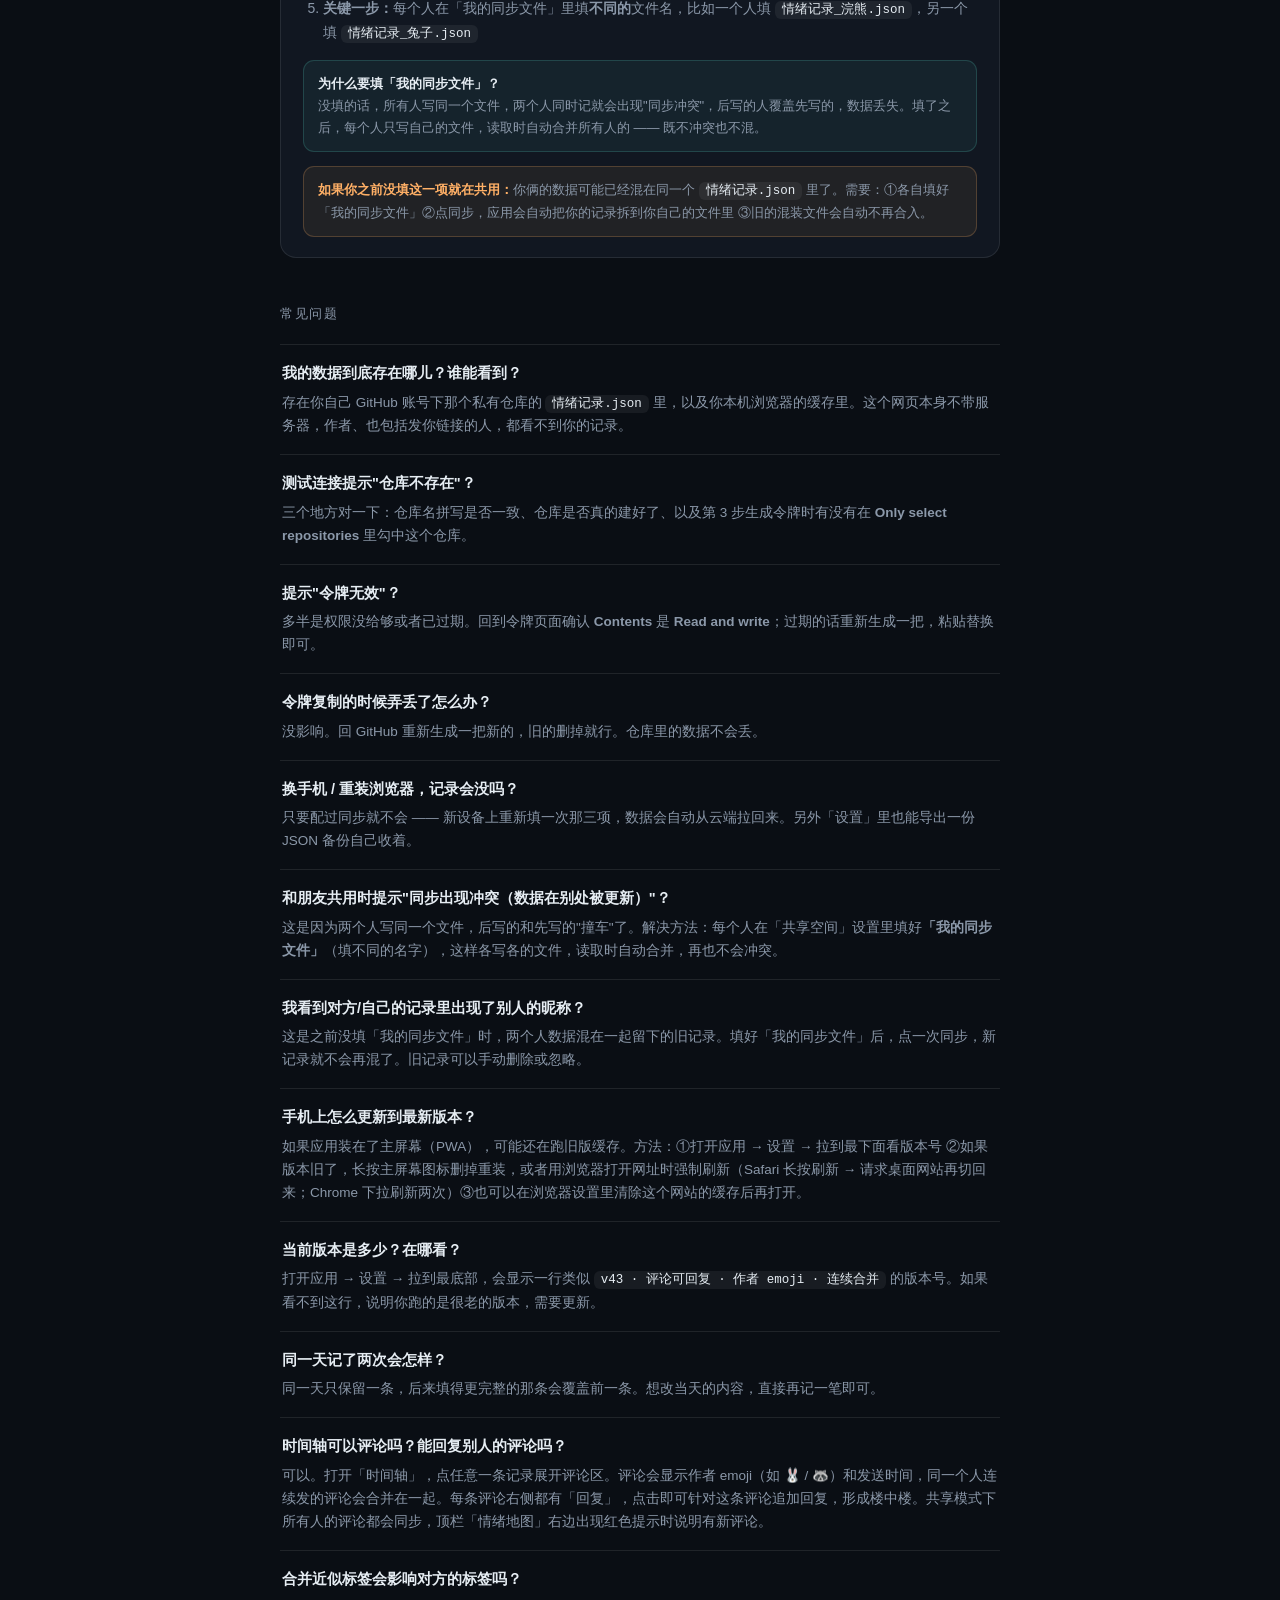
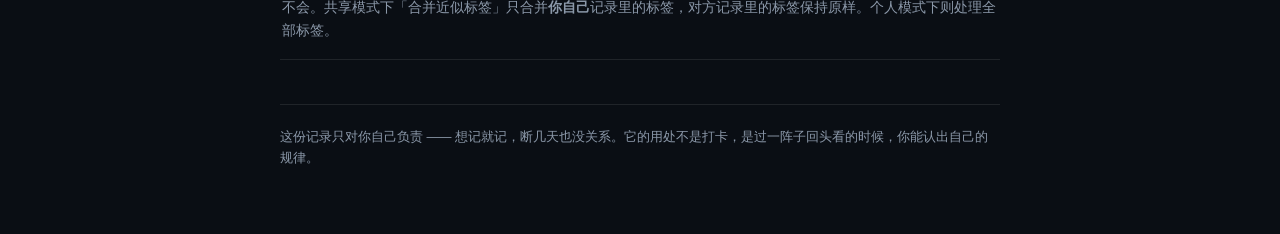
==== commit 639ccafc: "v43: 评论支持回复，作者 emoji + 时间 + 同作者连续合并 + 楼中楼" ====
--- a/deploy/guide.html
+++ b/deploy/guide.html
@@ -215,15 +215,15 @@
 </div>
 <div class="faq">
   <p class="q">当前版本是多少？在哪看？</p>
-  <p class="a">打开应用 → 设置 → 拉到最底部，会显示一行类似 <code>v41 · 文件隔离 · 评论同步 · 我的标签</code> 的版本号。如果看不到这行，说明你跑的是很老的版本，需要更新。</p>
+  <p class="a">打开应用 → 设置 → 拉到最底部，会显示一行类似 <code>v43 · 评论可回复 · 作者 emoji · 连续合并</code> 的版本号。如果看不到这行，说明你跑的是很老的版本，需要更新。</p>
 </div>
 <div class="faq">
   <p class="q">同一天记了两次会怎样？</p>
   <p class="a">同一天只保留一条，后来填得更完整的那条会覆盖前一条。想改当天的内容，直接再记一笔即可。</p>
 </div>
 <div class="faq">
-  <p class="q">时间轴可以评论吗？</p>
-  <p class="a">可以。打开「时间轴」，点任意一条记录就能看到评论区。共享模式下每个人的评论会随记录一起同步，顶栏「情绪地图」右边出现红色提示时说明有新评论。</p>
+  <p class="q">时间轴可以评论吗？能回复别人的评论吗？</p>
+  <p class="a">可以。打开「时间轴」，点任意一条记录展开评论区。评论会显示作者 emoji（如 🐰 / 🦝）和发送时间，同一个人连续发的评论会合并在一起。每条评论右侧都有「回复」，点击即可针对这条评论追加回复，形成楼中楼。共享模式下所有人的评论都会同步，顶栏「情绪地图」右边出现红色提示时说明有新评论。</p>
 </div>
 <div class="faq">
   <p class="q">合并近似标签会影响对方的标签吗？</p>
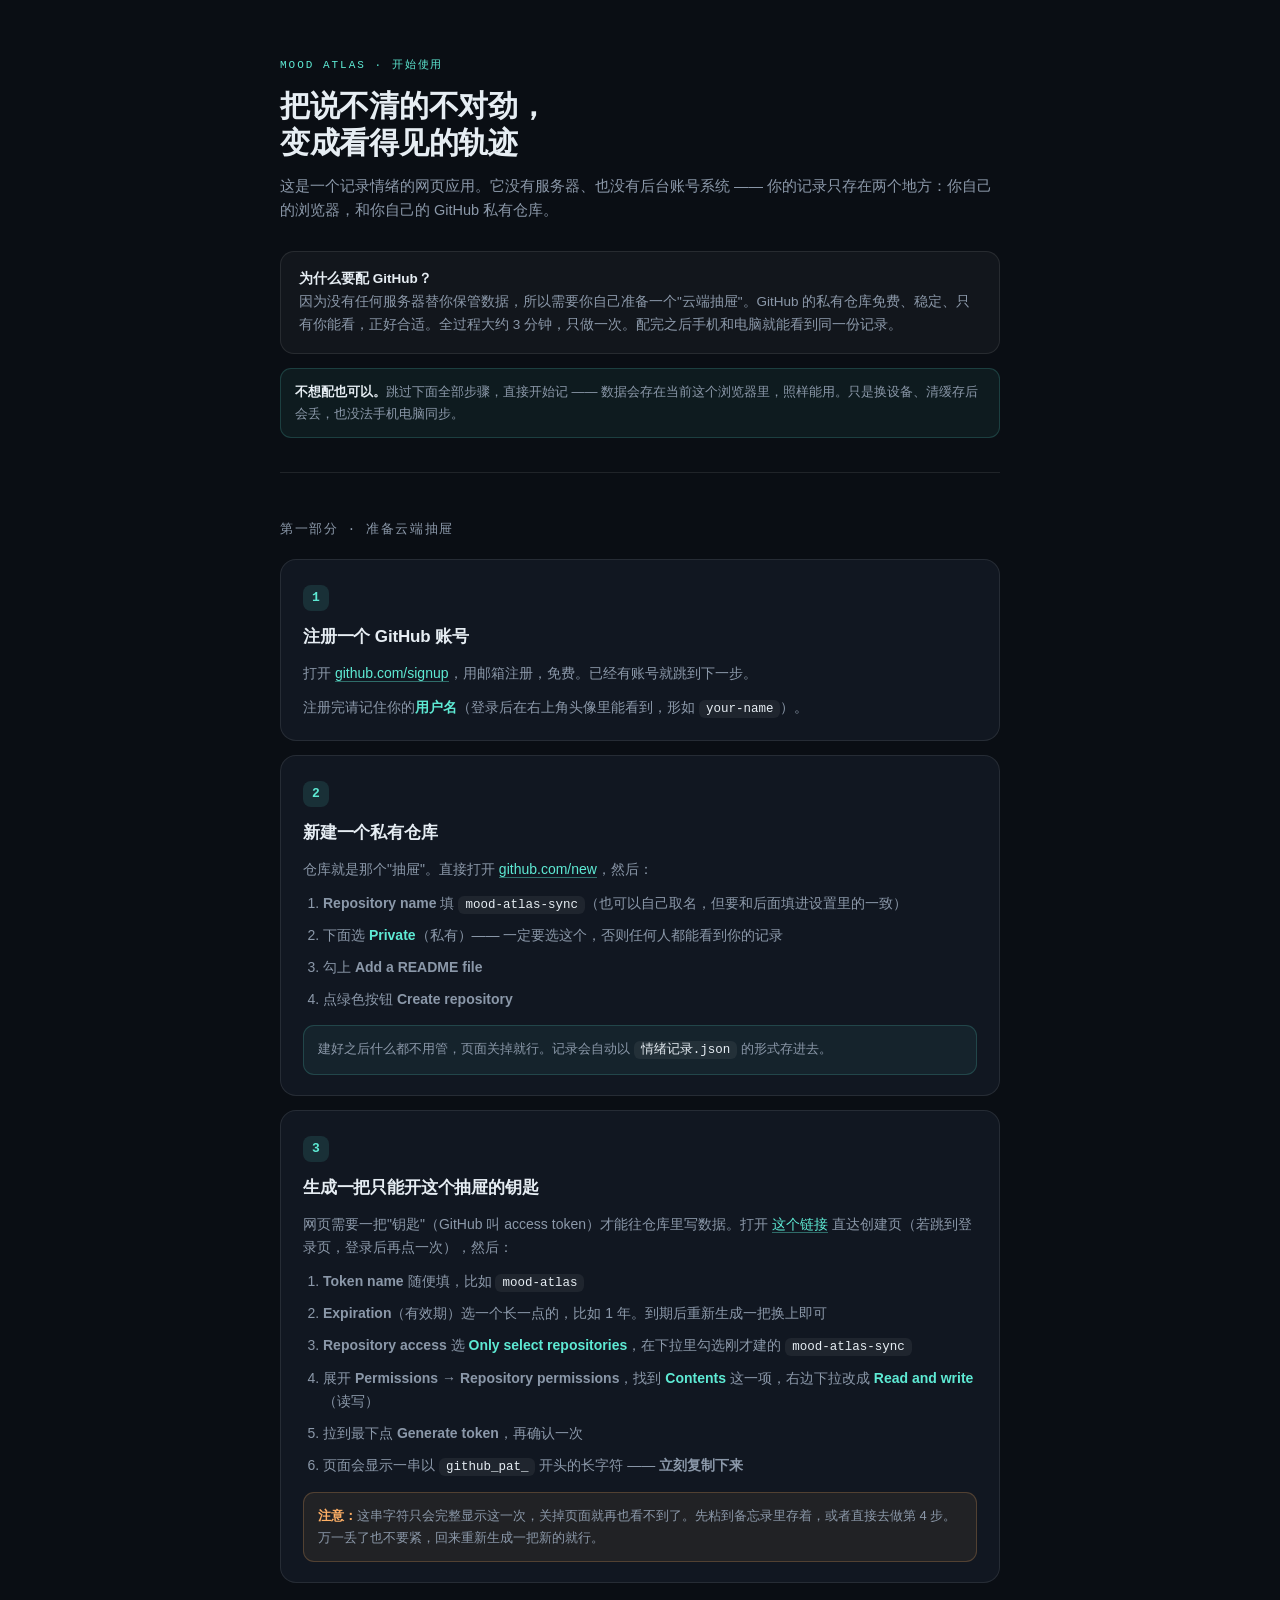
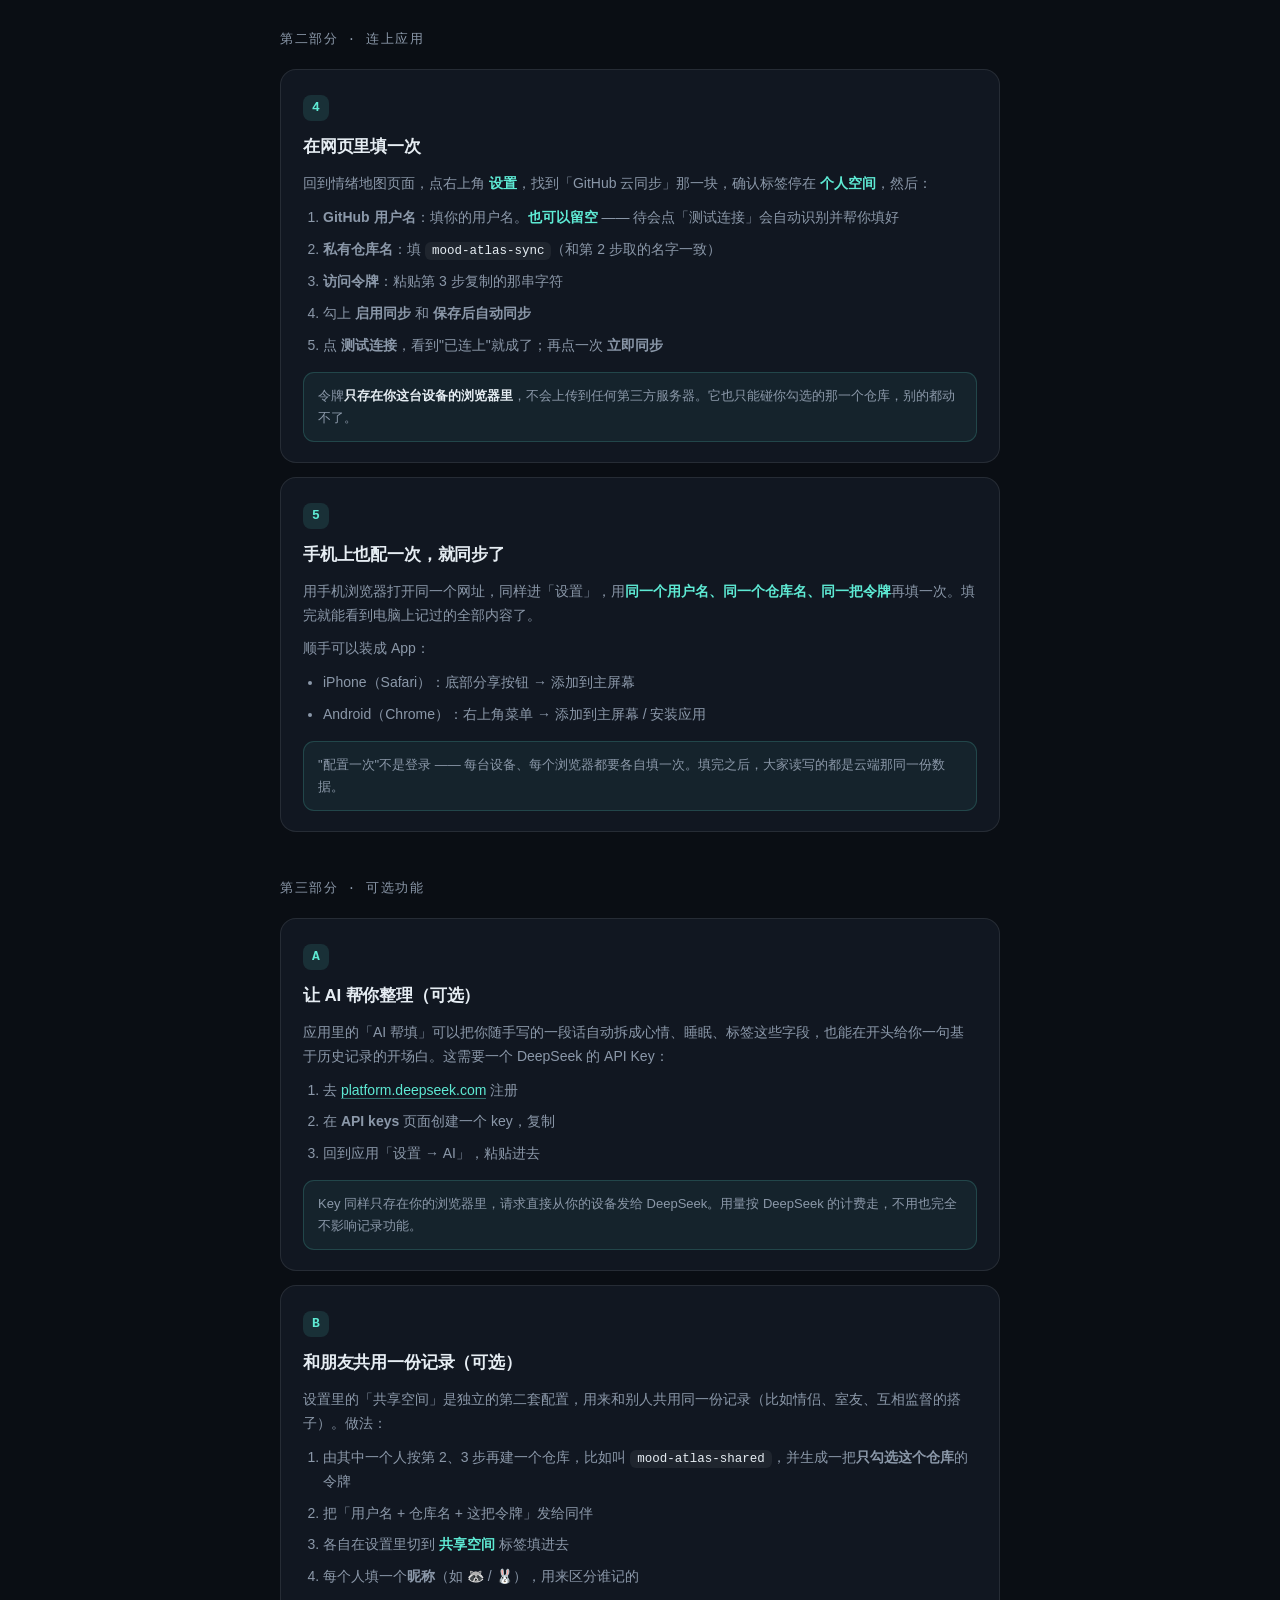
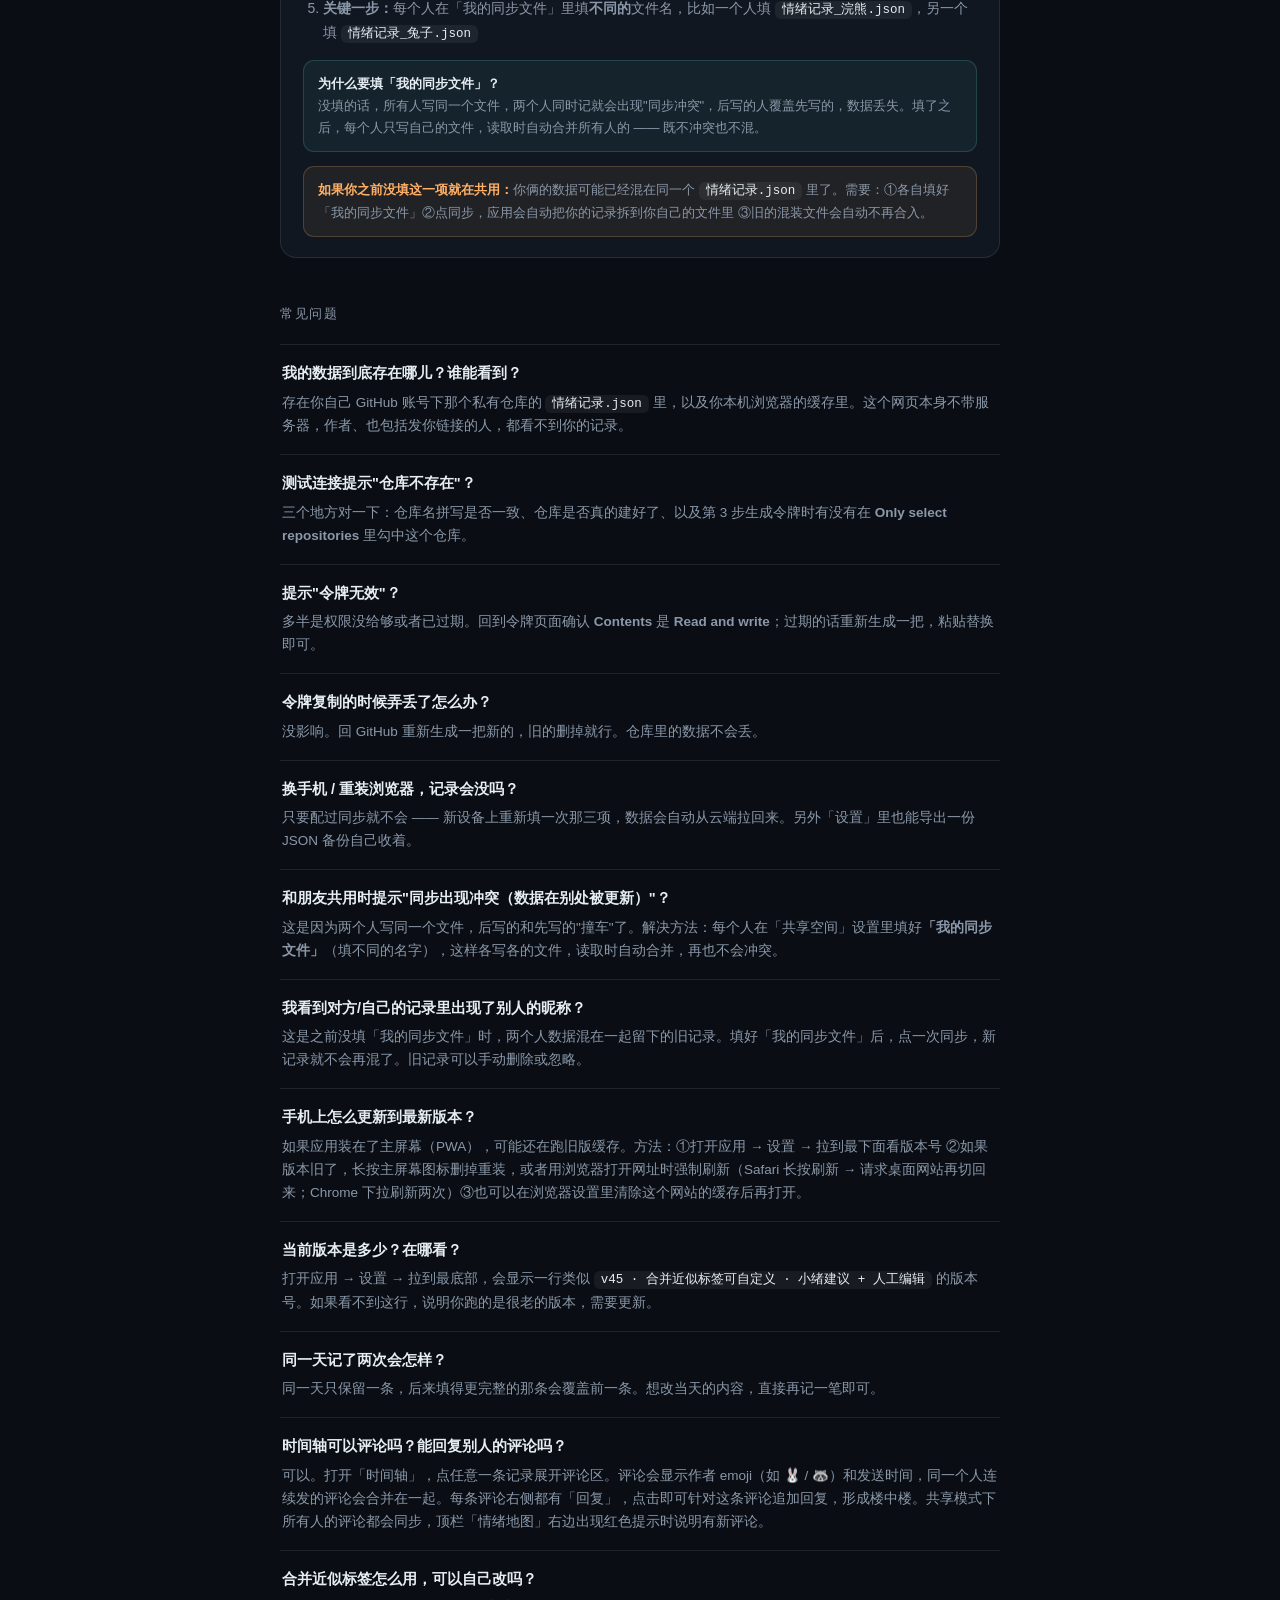
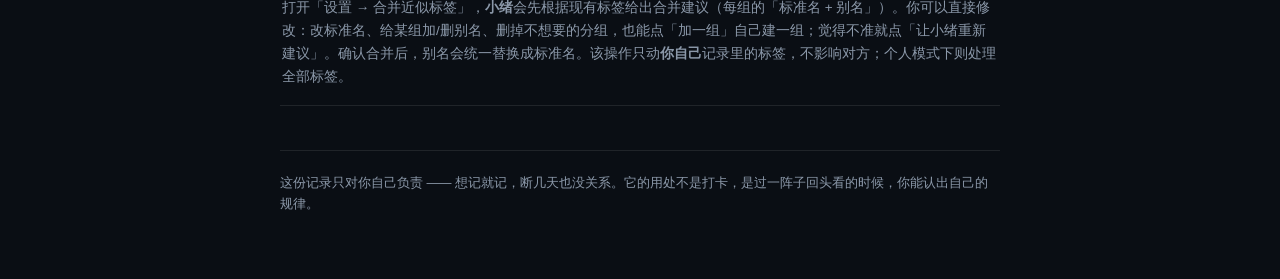
==== commit a567a46f: "v45: 合并近似标签可自定义（小绪建议 + 人工改标准名/增删别名/加组/删组）" ====
--- a/deploy/guide.html
+++ b/deploy/guide.html
@@ -215,7 +215,7 @@
 </div>
 <div class="faq">
   <p class="q">当前版本是多少？在哪看？</p>
-  <p class="a">打开应用 → 设置 → 拉到最底部，会显示一行类似 <code>v43 · 评论可回复 · 作者 emoji · 连续合并</code> 的版本号。如果看不到这行，说明你跑的是很老的版本，需要更新。</p>
+  <p class="a">打开应用 → 设置 → 拉到最底部，会显示一行类似 <code>v45 · 合并近似标签可自定义 · 小绪建议 + 人工编辑</code> 的版本号。如果看不到这行，说明你跑的是很老的版本，需要更新。</p>
 </div>
 <div class="faq">
   <p class="q">同一天记了两次会怎样？</p>
@@ -226,8 +226,8 @@
   <p class="a">可以。打开「时间轴」，点任意一条记录展开评论区。评论会显示作者 emoji（如 🐰 / 🦝）和发送时间，同一个人连续发的评论会合并在一起。每条评论右侧都有「回复」，点击即可针对这条评论追加回复，形成楼中楼。共享模式下所有人的评论都会同步，顶栏「情绪地图」右边出现红色提示时说明有新评论。</p>
 </div>
 <div class="faq">
-  <p class="q">合并近似标签会影响对方的标签吗？</p>
-  <p class="a">不会。共享模式下「合并近似标签」只合并<b>你自己</b>记录里的标签，对方记录里的标签保持原样。个人模式下则处理全部标签。</p>
+  <p class="q">合并近似标签怎么用，可以自己改吗？</p>
+  <p class="a">打开「设置 → 合并近似标签」，<b>小绪</b>会先根据现有标签给出合并建议（每组的「标准名 + 别名」）。你可以直接修改：改标准名、给某组加/删别名、删掉不想要的分组，也能点「加一组」自己建一组；觉得不准就点「让小绪重新建议」。确认合并后，别名会统一替换成标准名。该操作只动<b>你自己</b>记录里的标签，不影响对方；个人模式下则处理全部标签。</p>
 </div>
 
 <footer>
